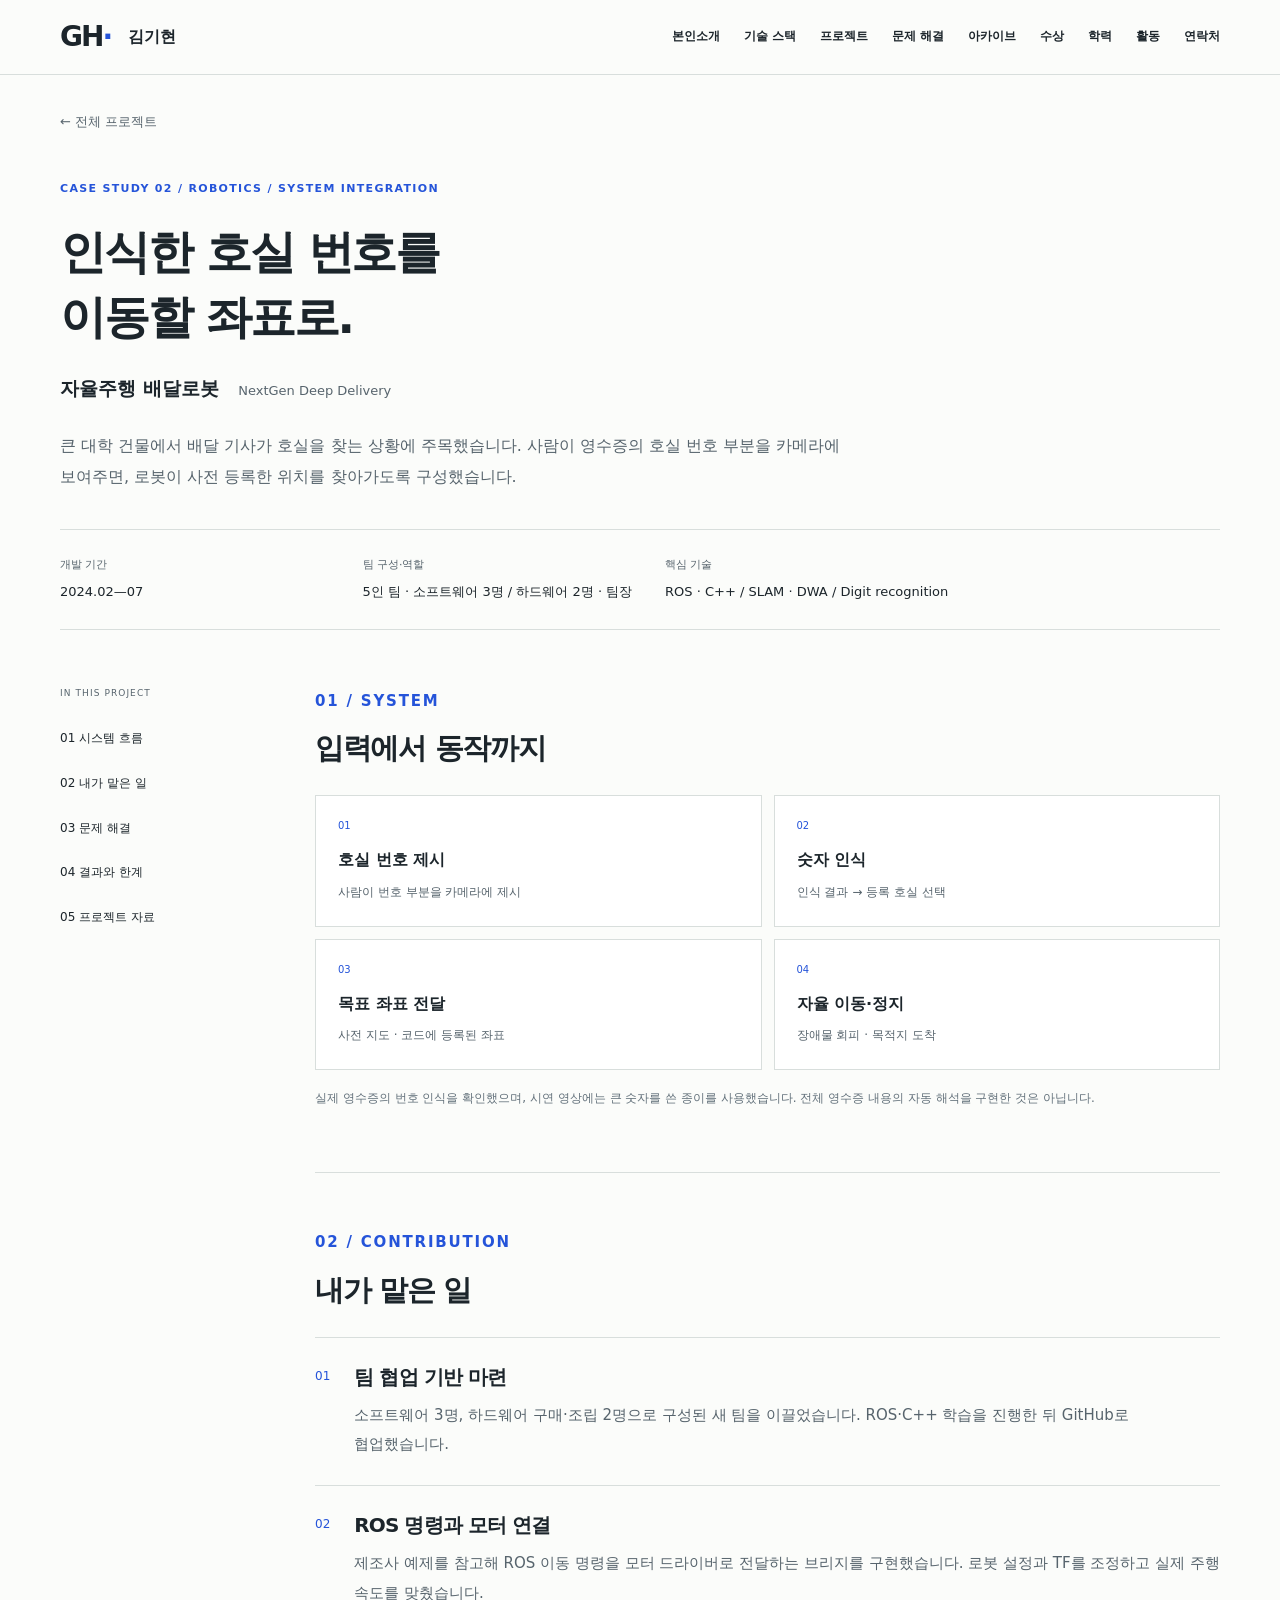
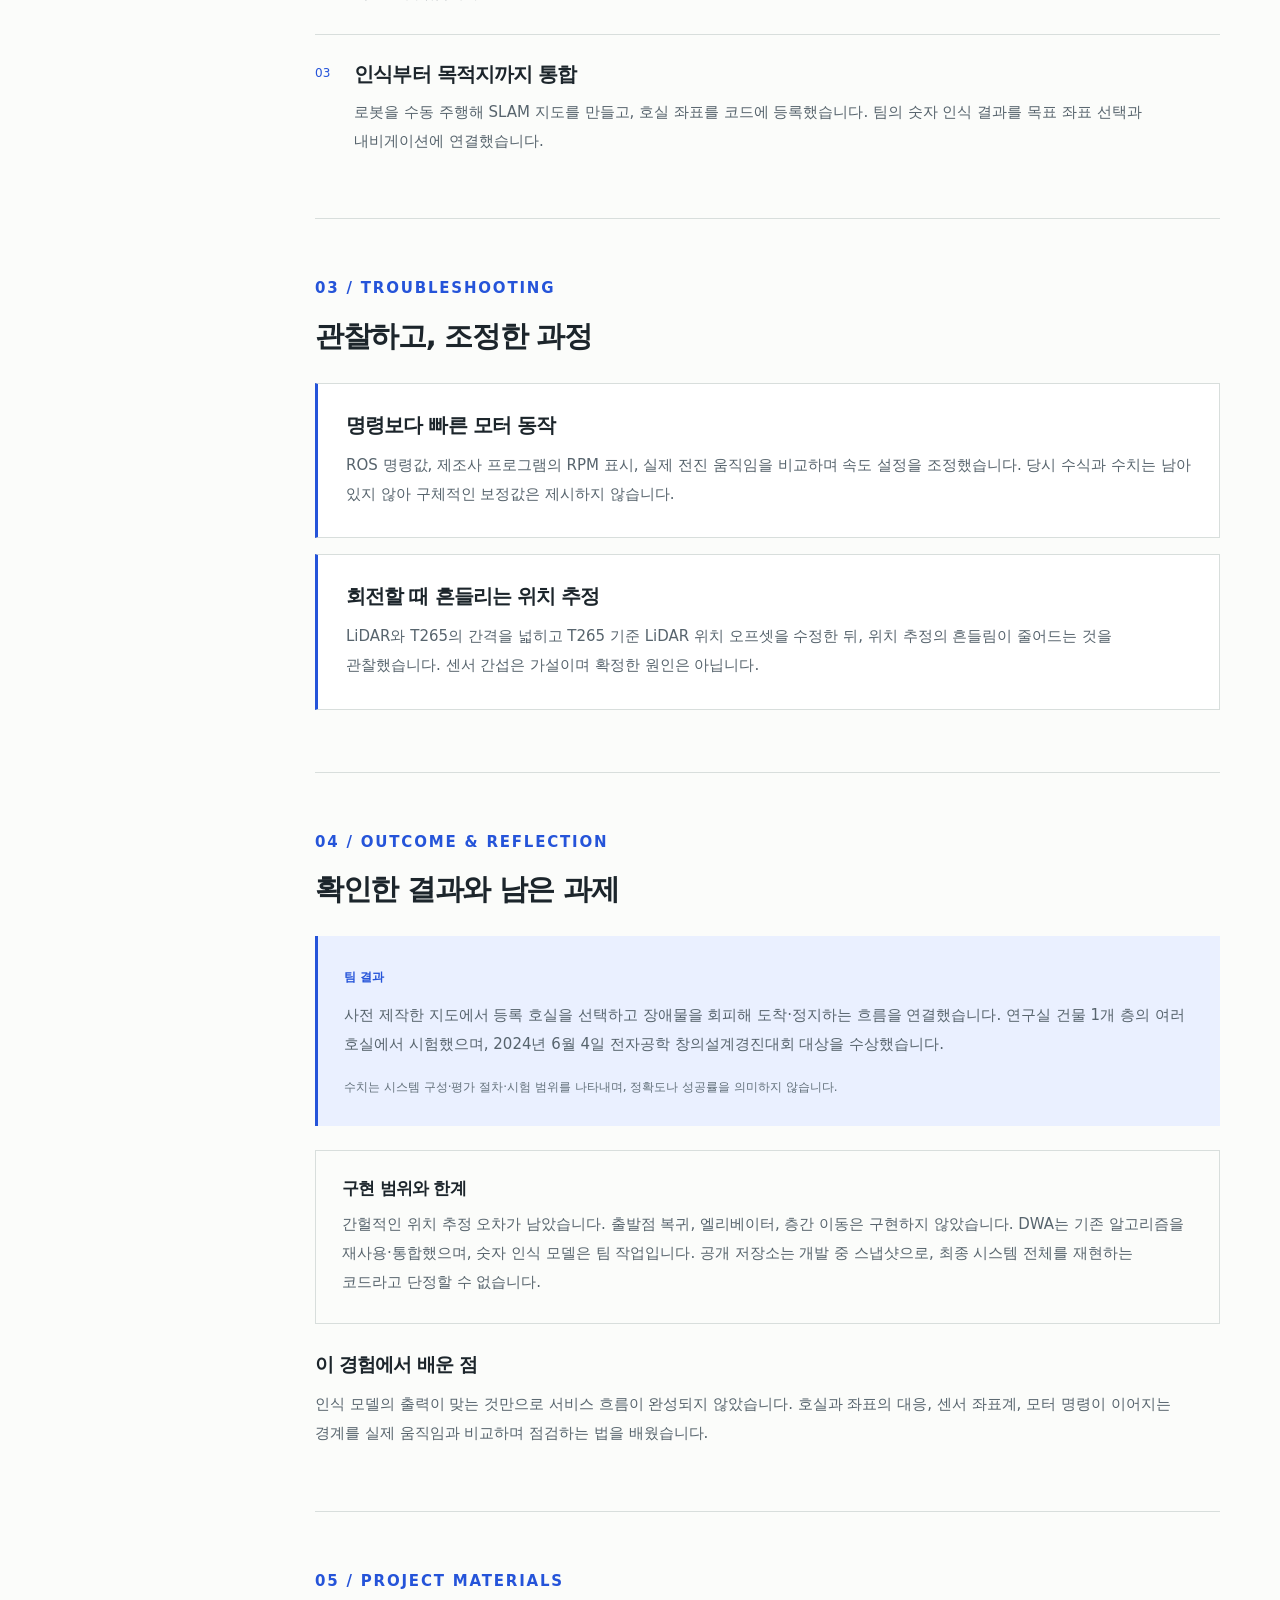
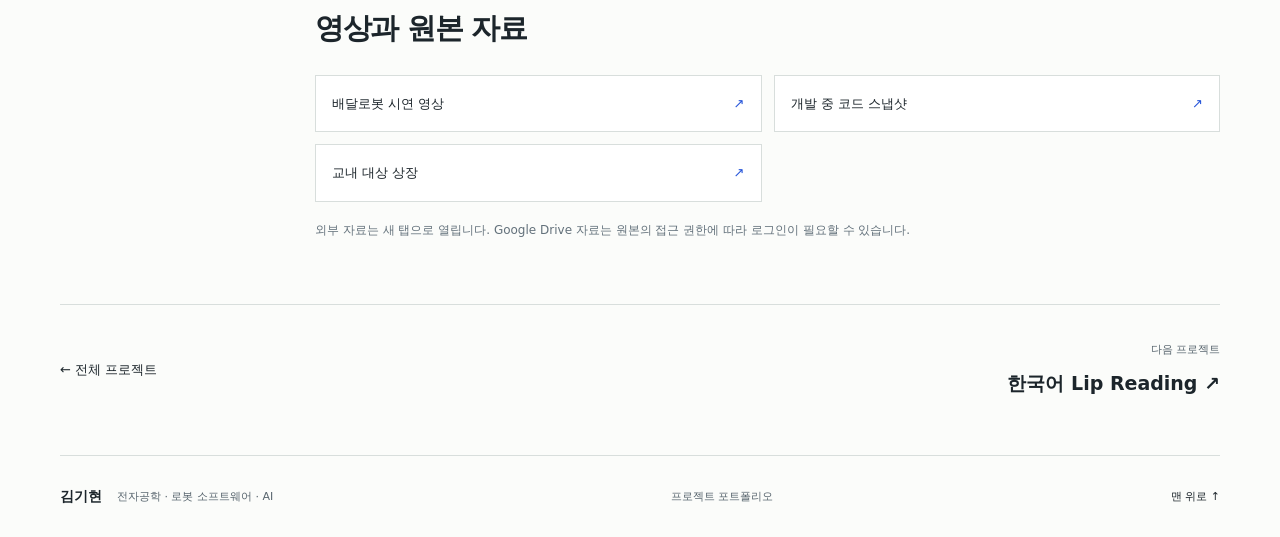
==== delivery.html @ 792b13bc "Publish robotics and AI portfolio on GitHub Pages" ====
<!doctype html>
<html lang="ko"><head><meta charset="utf-8"><meta name="viewport" content="width=device-width,initial-scale=1">
<title>자율주행 배달로봇 | 김기현</title><meta name="description" content="김기현의 전자공학 배경과 로봇 소프트웨어·AI 프로젝트. 기술 스택, 프로젝트, 문제 해결, 수상, 학력과 활동을 소개합니다."><meta name="robots" content="noindex,nofollow"><meta name="theme-color" content="#fbfcfa"><link rel="icon" href="assets/favicon.svg" type="image/svg+xml"><link rel="stylesheet" href="style.css"><link rel="stylesheet" href="portfolio.css"></head>
<body><a class="skip" href="#main">본문으로 건너뛰기</a><header><nav class="nav wrap" aria-label="주 메뉴"><a class="brand" href="index.html" aria-label="김기현 포트폴리오 홈"><span class="monogram">GH<span>·</span></span><span>김기현</span></a><div class="desktop-sections"><a href="index.html#about">본인소개</a><a href="index.html#stack">기술 스택</a><a href="index.html#projects">프로젝트</a><a href="index.html#problem-solving">문제 해결</a><a href="index.html#archive">아카이브</a><a href="index.html#awards">수상</a><a href="index.html#education">학력</a><a href="index.html#activities">활동</a><a href="index.html#contact">연락처</a></div><details class="mobile-menu"><summary>섹션 메뉴 <span aria-hidden="true">☰</span></summary><div class="mobile-sections"><a href="index.html#about">본인소개</a><a href="index.html#stack">기술 스택</a><a href="index.html#projects">프로젝트</a><a href="index.html#problem-solving">문제 해결</a><a href="index.html#archive">아카이브</a><a href="index.html#awards">수상</a><a href="index.html#education">학력</a><a href="index.html#activities">활동</a><a href="index.html#contact">연락처</a></div></details></nav></header>
<main id="main"><div class="wrap"><a class="back" href="index.html#projects">← 전체 프로젝트</a><section class="case-hero"><p class="eyebrow">CASE STUDY 02 / ROBOTICS / SYSTEM INTEGRATION</p><h1>인식한 호실 번호를<br>이동할 좌표로.</h1><p class="case-name">자율주행 배달로봇 <span>NextGen Deep Delivery</span></p><p class="lead">큰 대학 건물에서 배달 기사가 호실을 찾는 상황에 주목했습니다. 사람이 영수증의 호실 번호 부분을 카메라에 보여주면, 로봇이 사전 등록한 위치를 찾아가도록 구성했습니다.</p><dl class="case-facts"><div><dt>개발 기간</dt><dd>2024.02—07</dd></div><div><dt>팀 구성·역할</dt><dd>5인 팀 · 소프트웨어 3명 / 하드웨어 2명 · 팀장</dd></div><div><dt>핵심 기술</dt><dd>ROS · C++ / SLAM · DWA / Digit recognition</dd></div></dl></section><div class="case-layout"><aside class="case-nav" aria-label="사례 목차"><span>IN THIS PROJECT</span><a href="#system">01 시스템 흐름</a><a href="#contribution">02 내가 맡은 일</a><a href="#troubleshooting">03 문제 해결</a><a href="#result">04 결과와 한계</a><a href="#sources">05 프로젝트 자료</a></aside><div class="case-body"><section id="system"><p class="eyebrow">01 / SYSTEM</p><h2>입력에서 동작까지</h2><ol class="pipeline"><li><span class="step">01</span><strong>호실 번호 제시</strong><span>사람이 번호 부분을 카메라에 제시</span></li><li><span class="step">02</span><strong>숫자 인식</strong><span>인식 결과 → 등록 호실 선택</span></li><li><span class="step">03</span><strong>목표 좌표 전달</strong><span>사전 지도 · 코드에 등록된 좌표</span></li><li><span class="step">04</span><strong>자율 이동·정지</strong><span>장애물 회피 · 목적지 도착</span></li></ol><p class="note">실제 영수증의 번호 인식을 확인했으며, 시연 영상에는 큰 숫자를 쓴 종이를 사용했습니다. 전체 영수증 내용의 자동 해석을 구현한 것은 아닙니다.</p></section><section id="contribution"><p class="eyebrow">02 / CONTRIBUTION</p><h2>내가 맡은 일</h2><article class="contribution"><span>01</span><div><h3>팀 협업 기반 마련</h3><p>소프트웨어 3명, 하드웨어 구매·조립 2명으로 구성된 새 팀을 이끌었습니다. ROS·C++ 학습을 진행한 뒤 GitHub로 협업했습니다.</p></div></article><article class="contribution"><span>02</span><div><h3>ROS 명령과 모터 연결</h3><p>제조사 예제를 참고해 ROS 이동 명령을 모터 드라이버로 전달하는 브리지를 구현했습니다. 로봇 설정과 TF를 조정하고 실제 주행 속도를 맞췄습니다.</p></div></article><article class="contribution"><span>03</span><div><h3>인식부터 목적지까지 통합</h3><p>로봇을 수동 주행해 SLAM 지도를 만들고, 호실 좌표를 코드에 등록했습니다. 팀의 숫자 인식 결과를 목표 좌표 선택과 내비게이션에 연결했습니다.</p></div></article></section><section id="troubleshooting"><p class="eyebrow">03 / TROUBLESHOOTING</p><h2>관찰하고, 조정한 과정</h2><div class="problems"><article class="problem"><h3>명령보다 빠른 모터 동작</h3><p>ROS 명령값, 제조사 프로그램의 RPM 표시, 실제 전진 움직임을 비교하며 속도 설정을 조정했습니다. 당시 수식과 수치는 남아 있지 않아 구체적인 보정값은 제시하지 않습니다.</p></article><article class="problem"><h3>회전할 때 흔들리는 위치 추정</h3><p>LiDAR와 T265의 간격을 넓히고 T265 기준 LiDAR 위치 오프셋을 수정한 뒤, 위치 추정의 흔들림이 줄어드는 것을 관찰했습니다. 센서 간섭은 가설이며 확정한 원인은 아닙니다.</p></article></div></section><section id="result"><p class="eyebrow">04 / OUTCOME & REFLECTION</p><h2>확인한 결과와 남은 과제</h2><div class="result-box"><span class="label">팀 결과</span><p>사전 제작한 지도에서 등록 호실을 선택하고 장애물을 회피해 도착·정지하는 흐름을 연결했습니다. 연구실 건물 1개 층의 여러 호실에서 시험했으며, 2024년 6월 4일 전자공학 창의설계경진대회 대상을 수상했습니다.</p><p class="note">수치는 시스템 구성·평가 절차·시험 범위를 나타내며, 정확도나 성공률을 의미하지 않습니다.</p></div><div class="limit-box"><h3>구현 범위와 한계</h3><p>간헐적인 위치 추정 오차가 남았습니다. 출발점 복귀, 엘리베이터, 층간 이동은 구현하지 않았습니다. DWA는 기존 알고리즘을 재사용·통합했으며, 숫자 인식 모델은 팀 작업입니다. 공개 저장소는 개발 중 스냅샷으로, 최종 시스템 전체를 재현하는 코드라고 단정할 수 없습니다.</p></div><h3 class="learning-title">이 경험에서 배운 점</h3><p>인식 모델의 출력이 맞는 것만으로 서비스 흐름이 완성되지 않았습니다. 호실과 좌표의 대응, 센서 좌표계, 모터 명령이 이어지는 경계를 실제 움직임과 비교하며 점검하는 법을 배웠습니다.</p></section><section id="sources"><p class="eyebrow">05 / PROJECT MATERIALS</p><h2>영상과 원본 자료</h2><div class="source-list"><a href="https://drive.google.com/file/d/1HZolUAaln2rXdgUiYcigGKt0FQL5ZPFa/view" target="_blank" rel="noopener noreferrer">배달로봇 시연 영상 <span aria-hidden="true">↗</span><span class="sr-only"> (새 탭)</span></a><a href="https://github.com/gyun2/Delivery-bot-KMU" target="_blank" rel="noopener noreferrer">개발 중 코드 스냅샷 <span aria-hidden="true">↗</span><span class="sr-only"> (새 탭)</span></a><a href="https://drive.google.com/file/d/1Duw4wJJ3mzkNzjwhGMK3BQMXBkO90HCI/view" target="_blank" rel="noopener noreferrer">교내 대상 상장 <span aria-hidden="true">↗</span><span class="sr-only"> (새 탭)</span></a></div><p class="note">외부 자료는 새 탭으로 열립니다. Google Drive 자료는 원본의 접근 권한에 따라 로그인이 필요할 수 있습니다.</p></section></div></div><div class="next-project"><a href="index.html#projects">← 전체 프로젝트</a><a href="lipreading.html"><span>다음 프로젝트</span><strong>한국어 Lip Reading ↗</strong></a></div></div></main><footer class="wrap"><div><strong>김기현</strong><span>전자공학 · 로봇 소프트웨어 · AI</span></div><p>프로젝트 포트폴리오</p><a href="#main">맨 위로 ↑</a></footer><script src="navigation.js" defer></script></body></html>
---- style.css ----
@charset "UTF-8";
:root{--bg:#f5f6f2;--paper:#fff;--ink:#1c252b;--muted:#57646d;--line:#d8dedc;--accent:#2554d9;--tint:#eaf0ff}*{box-sizing:border-box}html{scroll-behavior:smooth;scroll-padding-top:100px}body{margin:0;background:var(--bg);color:var(--ink);font-family:"Pretendard","Noto Sans KR","Malgun Gothic",system-ui,sans-serif;font-size:16px;line-height:1.8;word-break:keep-all;overflow-wrap:break-word}a{color:inherit;text-decoration:none}a:hover{color:var(--accent)}a:focus-visible{outline:3px solid var(--accent);outline-offset:5px;border-radius:2px}img{max-width:100%;height:auto;display:block}h1,h2,h3,p,figure{margin:0}h1,h2,h3{line-height:1.35;letter-spacing:-.045em}h2{font-size:30px}h3{font-size:20px}p{color:var(--muted)}.wrap{width:min(1240px,calc(100% - 96px));margin-inline:auto}.sr-only{position:absolute;width:1px;height:1px;overflow:hidden;clip:rect(0,0,0,0);white-space:nowrap}.skip{position:fixed;top:-100px;left:20px;z-index:100;background:var(--ink);color:#fff;padding:12px}.skip:focus{top:12px}header{position:sticky;top:0;background:rgba(245,246,242,.97);z-index:10;border-bottom:1px solid var(--line)}.nav{height:82px;display:flex;align-items:center;justify-content:space-between}.brand{display:flex;align-items:center;gap:17px;font-weight:700;font-size:16px}.monogram{font:800 28px/1 system-ui,sans-serif;letter-spacing:-2px}.monogram span{color:var(--accent)}.nav-links{display:flex;gap:30px;font-size:14px;font-weight:600}.hero{padding-block:92px 100px;display:grid;grid-template-columns:1.1fr 1fr;gap:65px;align-items:center}.eyebrow{font:600 11px/1.5 system-ui,sans-serif;letter-spacing:.12em;color:var(--accent);margin-bottom:23px}.dot{display:inline-block;width:7px;height:7px;border-radius:50%;background:var(--accent);vertical-align:1px;margin-right:7px}.hero h1{font-size:clamp(35px,3.15vw,47px);line-height:1.45;letter-spacing:-.065em}.hero h1 span{color:var(--accent)}.lead{font-size:17px;line-height:1.95;max-width:650px;margin-top:25px}.button{display:inline-flex;gap:44px;align-items:center;color:white;background:var(--accent);font-size:14px;font-weight:600;padding:13px 23px;margin-top:30px;border:1px solid var(--accent)}.button:hover{background:var(--ink);color:white;border-color:var(--ink)}.hero-caption{font-size:12px;color:var(--muted);margin-top:24px}.hero-caption span{padding-inline:10px;color:#a1abae}.hero-evidence{background:white;border:1px solid var(--line);box-shadow:18px 18px 0 #e5e9e6;transform:rotate(-1deg)}.figure-top{display:flex;justify-content:space-between;padding:17px 20px;font:600 10px/1.4 system-ui,sans-serif;letter-spacing:.07em}.status{color:var(--accent);font-family:inherit}.hero-evidence img{width:100%;border-block:1px solid var(--line)}.hero-evidence figcaption{padding:22px 23px}.hero-evidence figcaption strong{font-size:17px;display:block;letter-spacing:-.04em}.hero-evidence figcaption span{display:block;font-size:11px;color:var(--muted);margin-top:6px}.figure-foot{padding:16px 20px;border-top:1px solid var(--line);display:flex;align-items:center;justify-content:space-between;font:500 9px/1.5 system-ui,sans-serif;letter-spacing:.04em;color:var(--muted)}.figure-foot i{color:var(--accent);font-size:16px}.section{padding-block:58px 100px;border-top:1px solid var(--line)}.section-heading{display:flex;align-items:flex-end;justify-content:space-between;gap:30px;margin-bottom:38px}.section-heading .eyebrow{margin-bottom:14px}.section-heading>p{font-size:13px;line-height:1.8}.project-grid{display:grid;grid-template-columns:repeat(3,1fr);gap:24px}.project-card{background:var(--paper);border:1px solid var(--line);display:flex;flex-direction:column;transition:border-color .18s,transform .18s}.project-card:hover{border-color:#9aaee9;transform:translateY(-3px)}.card-image{aspect-ratio:1.6;display:block;position:relative;overflow:hidden;background:#e9eeea;border-bottom:1px solid var(--line)}.card-image img{width:100%;height:100%;object-fit:cover}.visual-label{position:absolute;bottom:10px;left:12px;background:#fff;padding:3px 8px;font-size:10px;color:var(--ink);border:1px solid var(--line)}.card-content{padding:25px;display:flex;flex:1;flex-direction:column}.meta{display:flex;justify-content:space-between;font:500 10px/1.5 system-ui,sans-serif;letter-spacing:.035em;color:var(--muted);margin-bottom:16px}.meta>span{color:var(--accent)}.card-content h3{font-size:23px;margin-bottom:14px}.card-content>p{font-size:14px;line-height:1.9;min-height:80px}.tags{list-style:none;padding:0;margin:19px 0 23px;display:flex;flex-wrap:wrap;gap:6px}.tags li{font-size:10px;line-height:1.5;padding:5px 7px;background:#f1f3f4;color:#485660}.card-facts{margin:0 0 24px;padding-top:18px;border-top:1px solid var(--line);font-size:12px}.card-facts div{display:grid;grid-template-columns:26px 1fr;gap:9px;margin-bottom:10px}.card-facts dt{color:var(--accent);font-weight:600}.card-facts dd{margin:0;color:var(--muted);line-height:1.75}.text-link{font-size:13px;font-weight:700;margin-top:auto;display:flex;justify-content:space-between}.text-link span{color:var(--accent)}.route-visual,.model-visual{height:100%;position:relative;background-color:#edf1f7;background-image:linear-gradient(#dbe3ed 1px,transparent 1px),linear-gradient(90deg,#dbe3ed 1px,transparent 1px);background-size:25px 25px}.room{position:absolute;left:24px;top:35px;background:white;border:1px solid #aabbd5;padding:10px 13px;font-size:13px;z-index:1}.destination{left:auto;right:24px;top:105px;background:var(--accent);color:white;border-color:var(--accent)}.route-line{position:absolute;top:60px;left:30%;width:42%;height:65px;border-right:2px dashed var(--accent);border-top:2px dashed var(--accent);border-radius:0 20px 0 0}.route-dot{position:absolute;left:25%;top:56px;background:var(--accent);width:9px;height:9px;border-radius:50%}.route-visual small,.model-visual small{position:absolute;top:15px;right:15px;font:500 8px/1.5 system-ui,sans-serif;letter-spacing:.1em;color:#516584}.model-visual{background:#e9edf8;display:flex;flex-direction:column;align-items:center;justify-content:center;gap:10px}.frames{display:flex;gap:7px;transform:skewY(-4deg)}.frames i{display:block;width:39px;height:30px;border:1px solid #7a92ce;background:linear-gradient(160deg,#fff,#c9d4ee)}.model-visual>span{font:600 8px/1.5 system-ui,sans-serif;letter-spacing:.15em;color:#6178a5}.model-visual b{font-size:22px;letter-spacing:.08em}.model-visual em{font-style:normal;color:var(--accent);padding:0 16px}.approach{background:#e9ede8;border-block:1px solid var(--line);padding:75px 0}.approach-inner{display:grid;grid-template-columns:1fr 1.2fr;gap:100px}.approach h2{font-size:34px;line-height:1.5}.approach-inner>div>p:last-child{font-size:14px;margin-top:20px}.principles{padding:0;margin:0;list-style:none}.principles li{display:flex;gap:28px;padding:23px 0;border-bottom:1px solid #ccd4ce}.principles li:first-child{padding-top:0}.principles li:last-child{border-bottom:0}.principles li>span{font:500 12px/2 system-ui,sans-serif;color:var(--accent)}.principles h3{font-size:19px}.principles p{font-size:14px;line-height:1.9;margin-top:8px}.closing{padding-block:90px}.closing h2{font-size:34px;line-height:1.5}.closing p:not(.eyebrow){margin-block:20px;font-size:15px}.closing>a{font-size:14px;color:var(--accent);font-weight:600}footer{padding-block:28px;border-top:1px solid var(--line);display:flex;align-items:center;justify-content:space-between;font-size:11px;gap:20px}footer>div{display:flex;gap:15px;align-items:center}footer strong{font-size:14px}footer span{color:var(--muted)}.back{display:inline-block;font-size:13px;color:var(--muted);margin-top:35px}.case-hero{padding:45px 0 45px}.case-hero h1{font-size:46px;line-height:1.4}.case-name{font-size:19px;font-weight:700;color:var(--ink);margin-top:22px}.case-name span{font-size:13px;font-weight:400;color:var(--muted);margin-left:13px}.case-hero .lead{max-width:800px;font-size:16px}.case-facts{display:grid;grid-template-columns:1fr 1fr 2fr;gap:25px;border-block:1px solid var(--line);padding:25px 0;margin:36px 0 0}.case-facts dt{font-size:11px;color:var(--muted);margin-bottom:6px}.case-facts dd{font-size:13px;margin:0}.case-layout{display:grid;grid-template-columns:185px minmax(0,1fr);gap:70px;padding-top:12px}.case-nav{display:flex;flex-direction:column;gap:15px;align-self:start;position:sticky;top:120px;font-size:12px}.case-nav>span{font:500 9px/1.5 system-ui,sans-serif;color:var(--muted);letter-spacing:.12em;margin-bottom:9px}.case-nav a{padding:4px 0}.case-body{min-width:0}.case-body section{padding-bottom:62px;margin-bottom:55px;border-bottom:1px solid var(--line);scroll-margin-top:110px}.case-body section:last-child{border-bottom:0;margin-bottom:0}.case-body .eyebrow{margin-bottom:13px}.case-body h2{font-size:29px;margin-bottom:27px}.case-body p{font-size:15px;line-height:1.95}.pipeline{list-style:none;padding:0;margin:0;display:grid;grid-template-columns:repeat(2,1fr);gap:12px}.pipeline li{padding:22px;background:#fff;border:1px solid var(--line);display:flex;flex-direction:column;position:relative}.pipeline .step{font:500 10px/1.5 system-ui,sans-serif;color:var(--accent);margin-bottom:13px}.pipeline strong{font-size:16px}.pipeline li>span:last-child{font-size:12px;color:var(--muted);margin-top:7px}.case-body .note{font-size:12px;margin-top:17px;color:#63717b}.evidence-large{margin-top:30px;background:#fff;border:1px solid var(--line)}.evidence-large img{width:100%}.evidence-large figcaption{font-size:11px;color:var(--muted);padding:15px 18px}.contribution{display:flex;gap:24px;border-top:1px solid var(--line);padding:26px 0}.contribution:last-child{padding-bottom:0}.contribution>span{font:500 12px/2 system-ui,sans-serif;color:var(--accent)}.contribution h3{margin-bottom:10px;font-size:20px}.problems{display:grid;gap:16px}.problem{padding:28px;background:#fff;border:1px solid var(--line);border-left:3px solid var(--accent)}.problem h3{font-size:20px;margin-bottom:12px}.result-box{padding:26px;background:var(--tint);border-left:3px solid var(--accent)}.label{font-size:12px;color:var(--accent);font-weight:700}.result-box p{margin-top:10px}.limit-box{margin-top:24px;padding:26px;border:1px solid var(--line)}.limit-box h3{font-size:17px;margin-bottom:10px}.learning-title{font-size:19px;margin:28px 0 12px}.source-list{display:grid;grid-template-columns:1fr 1fr;gap:12px}.source-list>a{background:white;border:1px solid var(--line);padding:16px;font-size:13px;display:flex;justify-content:space-between;gap:12px}.source-list>a:hover{border-color:var(--accent)}.source-list>a>span:first-child{color:var(--accent)}.next-project{border-top:1px solid var(--line);padding:35px 0 55px;display:flex;align-items:center;justify-content:space-between;gap:25px}.next-project>a:first-child{font-size:13px}.next-project>a:last-child{text-align:right}.next-project span{display:block;font-size:11px;color:var(--muted);margin-bottom:6px}.next-project strong{font-size:19px}
@media(min-width:1600px){.hero{padding-block:115px}.hero h1{font-size:49px}}
@media(max-width:1050px){.wrap{width:calc(100% - 56px)}.hero{gap:35px;padding-block:65px}.hero h1{font-size:36px}.lead{font-size:15px}.project-grid{gap:15px}.card-content{padding:20px}.card-content h3{font-size:21px}.meta{font-size:9px}.approach-inner{gap:50px}.case-layout{gap:35px;grid-template-columns:150px minmax(0,1fr)}.section-heading>p{max-width:210px}.route-visual .room{left:16px;font-size:11px}.route-visual .destination{left:auto;right:16px;top:90px}.route-line{height:50px}.case-hero h1{font-size:41px}}
@media(max-width:760px){.wrap{width:calc(100% - 40px)}.nav{height:68px}.brand{gap:9px;font-size:14px}.monogram{font-size:24px}.nav-links{gap:18px;font-size:12px}.hero{grid-template-columns:1fr;gap:45px;padding-block:50px 65px}.hero h1{font-size:36px}.hero .lead{font-size:15px;max-width:540px}.hero-evidence{max-width:550px;width:calc(100% - 12px);box-shadow:10px 10px 0 #e5e9e6;transform:none}.hero-caption{font-size:11px}.eyebrow{font-size:10px;margin-bottom:17px}.section{padding-block:43px 60px}.section-heading{display:block;margin-bottom:28px}.section-heading h2{font-size:26px}.section-heading>p{max-width:100%;margin-top:15px;font-size:13px}.section-heading br{display:none}.project-grid{grid-template-columns:1fr;gap:26px}.card-content{padding:25px}.card-content>p{min-height:0}.card-content h3{font-size:24px}.meta{font-size:10px}.card-image{aspect-ratio:1.8}.route-visual .room{top:30%;left:9%;font-size:14px}.route-visual .destination{left:auto;right:9%;top:53%}.route-line{top:40%;height:26%}.route-dot{top:39%}.model-visual{gap:9px}.frames i{width:45px;height:35px}.model-visual b{font-size:26px}.approach{padding-block:50px}.approach-inner{grid-template-columns:1fr;gap:35px}.approach h2,.closing h2{font-size:29px}.principles li{gap:20px}.closing{padding-block:60px}.closing p:not(.eyebrow){font-size:14px}footer{flex-wrap:wrap;gap:10px;padding-block:24px}footer>div{width:100%}footer>p{flex:1}.case-hero{padding-block:30px}.case-hero h1{font-size:34px}.case-name{font-size:19px}.case-name span{display:block;margin:6px 0 0;font-size:12px}.case-hero .lead{font-size:15px;margin-top:18px}.case-facts{grid-template-columns:1fr 1fr;gap:18px;padding-block:20px;margin-top:25px}.case-facts div:last-child{grid-column:1/-1}.case-layout{display:block;padding-top:0}.case-nav{position:static;display:flex;flex-direction:row;flex-wrap:wrap;gap:9px 20px;border-bottom:1px solid var(--line);padding-bottom:25px;margin-bottom:35px;font-size:11px}.case-nav>span{width:100%;margin-bottom:2px}.case-body h2{font-size:25px;margin-bottom:23px}.case-body section{padding-bottom:35px;margin-bottom:35px}.pipeline{gap:10px}.pipeline li{padding:17px}.pipeline strong{font-size:15px}.pipeline li>span:last-child{font-size:11px}.case-body p{font-size:14px}.contribution{gap:16px;padding-block:22px}.contribution h3,.problem h3{font-size:18px}.problem{padding:22px}.result-box,.limit-box{padding:22px}.source-list{grid-template-columns:1fr}.next-project strong{font-size:15px}.next-project>a:first-child{font-size:12px}.next-project{padding-block:28px 38px}.back{margin-top:25px}}
@media(max-width:370px){.wrap{width:calc(100% - 32px)}.nav-links{gap:12px}.hero h1{font-size:31px}.case-hero h1{font-size:30px}.brand>span:last-child{font-size:12px}.pipeline{grid-template-columns:1fr}}
@media(prefers-reduced-motion:reduce){html{scroll-behavior:auto}*{transition:none!important;transform:none!important}}
@media print{body{background:#fff;color:#000;font-size:10pt}header,.skip,.back,.case-nav,.next-project,.button,.closing,footer>a{display:none}.wrap{width:100%}.hero{padding:10mm 0;gap:10mm}.hero h1{font-size:25pt}.hero-evidence{box-shadow:none;transform:none}.section{padding:8mm 0}.project-grid{gap:5mm}.card-content{padding:4mm}.card-content h3{font-size:14pt}.card-content>p,.card-facts,.case-body p{font-size:10pt}.approach{padding:7mm 0}.approach-inner{gap:10mm}.case-hero{padding:0 0 6mm}.case-hero h1{font-size:27pt}.case-layout{display:block}.case-body section{padding-bottom:6mm;margin-bottom:6mm}.case-body h2{font-size:18pt}.pipeline li,.problem,.contribution,.result-box,.limit-box,.project-card{break-inside:avoid}.evidence-large{max-width:150mm}.case-facts{margin-top:7mm}.source-list>a{font-size:9pt}footer{margin-top:5mm}.eyebrow{font-size:8pt}.hero-evidence img{print-color-adjust:exact}.card-image,.hero-evidence,.pipeline,.result-box{print-color-adjust:exact}.source-list{grid-template-columns:1fr 1fr}@page{margin:15mm}}
---- portfolio.css ----
/* Personal portfolio layout: nine-section information architecture. */
html{scroll-behavior:auto;scroll-padding-top:95px}.wrap{max-width:1160px}header{background:#fbfcfa}.nav{height:74px;gap:35px}.desktop-sections{display:flex;align-items:center;gap:24px;font-size:12px;font-weight:600;white-space:nowrap}.desktop-sections a{padding:10px 0}.mobile-menu{display:none}body{background:#fbfcfa}.profile-section{display:grid;grid-template-columns:1.35fr 1fr;column-gap:85px;row-gap:55px;padding-block:75px 65px;scroll-margin-top:0}.profile-intro{align-self:center}.profile-intro h1{font-size:43px;line-height:1.43;letter-spacing:-.055em}.profile-intro h1 span{color:var(--accent)}.profile-intro .lead{font-size:16px;margin-top:24px}.intro-secondary{font-size:14px;line-height:1.95;margin-top:16px}.intro-actions{display:flex;align-items:center;gap:25px;margin-top:26px}.intro-actions .button{margin-top:0;gap:30px;border-radius:5px}.intro-actions>a:last-child{font-size:13px;font-weight:600}.profile-card{border:1px solid var(--line);background:white;border-radius:12px;overflow:hidden;box-shadow:0 8px 26px #21344a08;align-self:center}.profile-signature{background:#edf2ff;padding:32px;display:flex;align-items:center;gap:25px;border-bottom:1px solid #dce3f4}.profile-signature>span{font:750 56px/1 system-ui,sans-serif;letter-spacing:-5px}.profile-signature>span>span{color:var(--accent)}.profile-signature>p{font-size:24px;color:var(--ink);font-weight:700;letter-spacing:-1px}.profile-signature small{display:block;font:600 8px/1.6 system-ui,sans-serif;letter-spacing:.07em;color:var(--accent);margin-top:10px}.profile-card dl{margin:0;padding:8px 28px}.profile-card dl>div{display:grid;grid-template-columns:85px 1fr;gap:15px;padding:16px 0;border-bottom:1px dashed var(--line);font-size:13px}.profile-card dt{color:#6f7b84;font-size:11px}.profile-card dd{margin:0}.profile-card dl>div:last-child{border-bottom:0}.profile-note{background:#f7f9fc;padding:16px 28px;font-size:11px;line-height:1.8}.profile-highlights{grid-column:1/-1;list-style:none;display:grid;grid-template-columns:repeat(3,1fr);padding:24px 0 0;margin:0;border-top:1px solid var(--line);gap:25px}.profile-highlights li{padding-right:25px;border-right:1px solid var(--line)}.profile-highlights li:last-child{border:0}.profile-highlights span{font:600 9px/1.5 system-ui,sans-serif;letter-spacing:.09em;color:var(--accent);display:block;margin-bottom:10px}.profile-highlights strong{display:block;font-size:17px;letter-spacing:-.04em}.profile-highlights p{font-size:11px;margin-top:5px}.portfolio-section{padding-block:65px;border-top:1px solid var(--line);scroll-margin-top:0}.portfolio-section .section-heading{margin-bottom:32px;align-items:flex-end}.portfolio-section h2{font-size:31px}.portfolio-section .section-heading>p{max-width:450px}.portfolio-section .eyebrow{margin-bottom:11px;font-size:10px}.section-note{font-size:12px;line-height:1.85;margin-top:22px}.stack-grid{display:grid;grid-template-columns:repeat(3,1fr);gap:18px}.stack-item{display:flex;gap:16px;padding:24px 20px;background:#fff;border:1px solid var(--line);border-radius:8px}.stack-index{color:var(--accent);font:500 11px/2 system-ui,sans-serif}.stack-category{font-size:11px;color:var(--muted);margin-bottom:9px}.stack-item h3{font-size:18px;letter-spacing:-.025em;margin-bottom:12px}.stack-item h3+p{font-size:12px;line-height:1.9}.stack-item a{display:inline-block;font-size:11px;color:var(--accent);margin-top:16px;font-weight:600}.featured-list{grid-template-columns:1fr;gap:24px}.featured-list .project-card{display:grid;grid-template-columns:0.85fr 1.15fr;overflow:hidden;border-radius:10px;box-shadow:0 3px 12px #152b3e04}.featured-list .project-card:hover{transform:none}.featured-list .card-image{height:100%;aspect-ratio:auto;min-height:310px;border-bottom:0;border-right:1px solid var(--line);align-self:stretch}.featured-list .card-image img{object-fit:contain;background:#e8ebe7}.featured-list .card-content{padding:30px 34px}.featured-list .card-content h3{font-size:27px;margin-bottom:12px}.featured-list .card-content>p{min-height:0;font-size:14px}.featured-list .tags{margin:17px 0}.featured-list .card-facts{margin-bottom:14px;padding-top:15px}.featured-list .meta{margin-bottom:12px}.featured-list .route-visual .room{top:30%;left:9%}.featured-list .route-visual .destination{top:57%;left:auto;right:9%}.featured-list .route-line{top:37%;height:27%;left:26%;width:43%}.featured-list .route-dot{top:36%}.featured-list .model-visual b{font-size:29px}.featured-list .model-visual .frames i{width:52px;height:42px}.debug-grid{display:grid;grid-template-columns:repeat(3,1fr);gap:20px}.debug-card{border:1px solid var(--line);border-radius:8px;padding:27px 24px;background:#fff;display:flex;flex-direction:column}.debug-card h3{font-size:20px;line-height:1.55;margin-bottom:20px}.debug-card dl{margin:0 0 20px}.debug-card dl>div{margin-bottom:19px}.debug-card dt{font-size:10px;font-weight:700;color:var(--accent);margin-bottom:5px}.debug-card dd{margin:0;font-size:13px;line-height:1.85;color:var(--muted)}.debug-card .text-link{font-size:12px}.archive-grid{display:grid;grid-template-columns:1fr 1fr 1.3fr;gap:28px}.archive-group{padding:25px;background:#f1f4f7;border-radius:8px}.archive-group h3{font-size:19px}.archive-group ul{list-style:none;margin:20px 0 0;padding:0}.archive-group li{padding:16px 0;border-top:1px solid #d7dfe5}.archive-group li a{font-size:13px;font-weight:600;display:flex;justify-content:space-between;gap:12px}.archive-group li p{font-size:11px;line-height:1.8;margin-top:6px}.award-list{border:1px solid var(--line);border-radius:8px;overflow:hidden}.award-list article{display:grid;grid-template-columns:70px 1fr auto;align-items:center;gap:28px;padding:27px 32px;background:#fff}.award-list article+article{border-top:1px solid var(--line)}.award-badge{display:flex;align-items:center;justify-content:center;width:64px;height:64px;background:#edf2ff;color:var(--accent);font-size:20px;font-weight:700;border-radius:50%}.record-date{font-size:11px;color:var(--muted);font-variant-numeric:tabular-nums}.award-list h3{font-size:21px;margin:5px 0 8px}.award-list h3+p{font-size:12px}.award-list a{font-size:12px;color:var(--accent)}.education-record{display:grid;grid-template-columns:1fr 1.5fr;gap:65px;background:#f1f4f7;padding:35px;border-radius:8px}.education-record h3{font-size:28px;margin:12px 0 7px}.education-record p{font-size:14px}.education-record .record-label{font-size:11px;color:var(--accent);font-weight:700;margin-bottom:12px}.education-record a{display:inline-block;color:var(--accent);font-size:12px;margin-top:15px}.activity-list{padding:0;margin:0;list-style:none}.activity-list li{display:grid;grid-template-columns:175px 1fr;gap:38px;padding:26px 0;border-top:1px solid var(--line)}.activity-list h3{font-size:21px;margin-bottom:12px}.activity-list p{font-size:14px;max-width:760px}.activity-list a{display:inline-block;font-size:12px;color:var(--accent);margin-top:14px}.contact-section{padding-bottom:75px}.contact-panel{display:flex;align-items:center;justify-content:space-between;gap:45px;background:#edf2ff;border:1px solid #d8e1fa;border-radius:10px;padding:38px}.contact-panel h3{font-size:25px}.contact-panel p{font-size:14px;margin-top:12px}.contact-panel>a{border-left:1px solid #cbd7f6;padding-left:40px;min-width:210px}.contact-panel>a>span:first-child{display:block;font:600 9px/1.5 system-ui,sans-serif;letter-spacing:.1em;color:var(--accent);margin-bottom:9px}.contact-panel strong{font-size:23px;color:var(--accent)}footer{background:transparent}.case-nav{top:110px}.case-body section{scroll-margin-top:100px}
@media(max-width:1100px){.desktop-sections{gap:16px;font-size:11px}.nav{gap:20px}.profile-section{gap:45px}.profile-intro h1{font-size:36px}.stack-grid{grid-template-columns:repeat(2,1fr)}.debug-card{padding:22px 19px}.archive-grid{gap:18px}.archive-group{padding:22px}.profile-highlights strong{font-size:15px}}
@media(max-width:850px){.nav{height:68px}.desktop-sections{display:none}.mobile-menu{display:block;position:relative}.mobile-menu summary{font-size:12px;font-weight:600;cursor:pointer;list-style:none;display:flex;gap:14px;padding:10px}.mobile-menu summary::-webkit-details-marker{display:none}.mobile-menu summary:focus-visible{outline:3px solid var(--accent);outline-offset:3px}.mobile-sections{position:absolute;top:49px;right:0;background:#fff;box-shadow:0 8px 25px #182a4026;border:1px solid var(--line);border-radius:8px;padding:15px;display:grid;grid-template-columns:1fr 1fr;gap:4px;width:285px}.mobile-sections a{font-size:13px;padding:9px 12px;border-radius:4px}.mobile-sections a:hover{background:var(--tint)}.profile-section{grid-template-columns:1fr 0.9fr;gap:30px;padding-top:50px}.profile-intro h1{font-size:31px}.profile-intro .lead{font-size:14px}.intro-secondary{font-size:12px}.profile-signature{padding:25px 20px;gap:18px}.profile-signature>span{font-size:45px}.profile-signature>p{font-size:22px}.profile-card dl{padding:8px 20px}.profile-card dl>div{grid-template-columns:65px 1fr;font-size:12px;gap:12px}.profile-note{padding:14px 20px;font-size:10px}.profile-highlights{gap:18px}.profile-highlights li{padding-right:18px}.featured-list .card-content{padding:25px}.featured-list .card-content h3{font-size:23px}.debug-grid{grid-template-columns:1fr}.debug-card dl{display:grid;grid-template-columns:1fr 1.4fr 1.4fr;gap:20px}.debug-card dl>div{margin-bottom:0}.debug-card .text-link{justify-content:flex-start;gap:18px}.archive-grid{grid-template-columns:1fr 1fr}.archive-group:last-child{grid-column:1/-1}.archive-group:last-child ul{display:grid;grid-template-columns:1fr 1fr;gap:0 25px}.contact-panel{gap:20px;padding:30px}.contact-panel>a{padding-left:25px;min-width:170px}}
@media(max-width:600px){.profile-section{grid-template-columns:1fr;gap:32px;padding-block:42px}.profile-intro h1{font-size:33px}.profile-intro .lead{font-size:15px}.intro-secondary{font-size:13px}.profile-signature{padding:23px 25px}.profile-card dl{padding:5px 25px}.profile-card dl>div{grid-template-columns:80px 1fr;font-size:13px;padding:12px 0}.profile-note{padding:14px 25px}.profile-note br{display:none}.profile-highlights{grid-template-columns:1fr;gap:17px;padding-top:25px}.profile-highlights li{border:0;border-bottom:1px solid var(--line);padding-bottom:17px}.profile-highlights li:last-child{padding-bottom:0}.profile-highlights span{margin-bottom:5px}.profile-highlights strong{font-size:17px}.profile-highlights p{font-size:12px}.portfolio-section{padding-block:42px}.portfolio-section h2{font-size:27px}.portfolio-section .section-heading{margin-bottom:25px}.portfolio-section .section-heading>p{font-size:13px}.stack-grid{grid-template-columns:1fr;gap:13px}.stack-item{padding:22px}.stack-item h3{font-size:18px}.stack-item h3+p{font-size:13px}.featured-list .project-card{display:flex}.featured-list .card-image{height:auto;min-height:0;aspect-ratio:1.5;border-right:0;border-bottom:1px solid var(--line)}.featured-list .card-content{padding:24px}.featured-list .card-content h3{font-size:24px}.featured-list .route-visual .room{top:30%}.featured-list .route-visual .destination{top:57%}.debug-card{padding:25px}.debug-card dl{display:block}.debug-card dl>div{margin-bottom:18px}.debug-card h3{font-size:20px}.archive-grid{grid-template-columns:1fr;gap:15px}.archive-group:last-child{grid-column:auto}.archive-group:last-child ul{display:block}.archive-group{padding:25px}.archive-group li a{font-size:14px}.award-list article{grid-template-columns:48px 1fr;gap:17px;padding:24px 20px}.award-badge{width:46px;height:46px;font-size:16px}.award-list h3{font-size:19px}.award-list a{grid-column:2}.education-record{grid-template-columns:1fr;gap:24px;padding:27px}.education-record h3{font-size:26px}.education-record>div+div{border-top:1px solid var(--line);padding-top:24px}.activity-list li{grid-template-columns:1fr;gap:12px;padding:25px 0}.activity-list h3{font-size:20px}.activity-list p{font-size:13px}.contact-panel{flex-direction:column;align-items:flex-start;padding:27px}.contact-panel h3{font-size:22px}.contact-panel p{font-size:13px}.contact-panel>a{border-left:0;border-top:1px solid #cbd7f6;padding:20px 0 0;width:100%}.contact-panel strong{font-size:23px}}
@media(max-width:360px){.profile-intro h1{font-size:29px}.profile-signature{gap:15px}.profile-signature small{font-size:7px}.profile-card dl>div{grid-template-columns:70px 1fr}.intro-actions{gap:20px}}
@media print{.profile-section{display:grid;grid-template-columns:1.2fr 1fr;gap:10mm;padding:0 0 8mm}.profile-intro h1{font-size:24pt}.profile-card{box-shadow:none}.profile-highlights{display:none}.portfolio-section{padding:7mm 0}.portfolio-section h2{font-size:19pt}.stack-grid{grid-template-columns:1fr 1fr}.stack-item,.debug-card,.award-list article,.education-record,.activity-list li{break-inside:avoid}.stack-item{padding:4mm}.featured-list .project-card{display:grid;grid-template-columns:1fr 1.2fr}.featured-list .card-image{min-height:0}.featured-list .card-content{padding:5mm}.debug-grid{grid-template-columns:1fr}.debug-card dl{display:grid;grid-template-columns:1fr 1.4fr 1.4fr}.archive-grid{grid-template-columns:1fr 1fr 1.3fr}.archive-group:last-child{grid-column:auto}.archive-group:last-child ul{display:block}.archive-group{padding:4mm}.contact-panel{padding:7mm}.contact-panel>a{min-width:35mm}.intro-actions,.mobile-menu{display:none}}

/* Original portrait, shown uncropped at its native 3:4 ratio. */
.profile-portrait{display:block;width:120px;height:auto;flex:none;border-radius:5px;border:1px solid #dce3f4;box-sizing:content-box}
@media(max-width:850px){.profile-portrait{width:96px}.profile-signature{gap:18px}}
@media(max-width:360px){.profile-portrait{width:85px}.profile-signature{padding-inline:20px;gap:14px}.profile-signature>p{font-size:20px}}

/* Verified undergraduate achievement highlights. */
.achievement-metrics{gap:18px;padding-top:28px}
.achievement-metrics li{padding:25px 28px;border:1px solid var(--line);border-radius:8px;background:#fff}
.achievement-metrics li:last-child{border:1px solid var(--line)}
.achievement-metrics .metric-value{display:flex;align-items:baseline;gap:9px;font-size:43px;line-height:1.15;letter-spacing:-.045em;color:var(--accent);font-variant-numeric:tabular-nums}
.metric-value small{font-size:17px;font-weight:500;letter-spacing:0;color:var(--muted)}
.achievement-metrics .metric-label{display:block;font-size:15px;font-weight:700;line-height:1.6;letter-spacing:-.02em;color:var(--ink);margin:15px 0 6px}
.achievement-metrics p{font-size:12px;line-height:1.8;margin:0}
@media(max-width:850px){.achievement-metrics li{padding:22px 20px}.achievement-metrics .metric-value{font-size:36px}.achievement-metrics .metric-label{font-size:14px}.achievement-metrics p{font-size:11px}}
@media(max-width:600px){.achievement-metrics{gap:12px}.achievement-metrics li,.achievement-metrics li:last-child{display:grid;grid-template-columns:108px 1fr;align-items:center;gap:16px;padding:21px}.achievement-metrics .metric-value{font-size:34px;gap:6px}.metric-value small{font-size:13px}.achievement-metrics .metric-label{margin:0 0 5px;font-size:14px}.achievement-metrics p{font-size:11px}}
@media(max-width:360px){.achievement-metrics li,.achievement-metrics li:last-child{grid-template-columns:94px 1fr;gap:12px;padding:18px 15px}.achievement-metrics .metric-value{font-size:30px}.achievement-metrics .metric-label{font-size:13px}}

/* Additional projects grouped by the confirmed stage of work. */
.secondary-projects{margin-top:50px;padding-top:38px;border-top:1px solid var(--line)}
.secondary-heading h3{font-size:24px;letter-spacing:-.04em;margin-bottom:10px}
.secondary-heading>p:last-child{font-size:13px}
.secondary-group{margin-top:30px}.secondary-group h4{font-size:15px;margin-bottom:15px}
.secondary-grid{display:grid;grid-template-columns:repeat(2,1fr);gap:16px}
.secondary-grid article{padding:23px 25px;border:1px solid var(--line);border-radius:8px;background:#fff}
.secondary-grid .project-context{font-size:11px;color:var(--accent);font-weight:600;margin-bottom:11px}
.secondary-grid h5{font-size:19px;line-height:1.5;letter-spacing:-.025em;margin:0 0 9px}
.secondary-grid h5+p{font-size:13px;color:var(--muted);line-height:1.8}
@media(max-width:600px){.secondary-projects{margin-top:35px;padding-top:30px}.secondary-heading h3{font-size:22px}.secondary-grid{grid-template-columns:1fr;gap:12px}.secondary-grid article{padding:22px}.secondary-grid h5{font-size:18px}}
@media print{.secondary-grid article{break-inside:avoid}}

.award-merit{font-size:14px;white-space:nowrap}@media(max-width:600px){.award-merit{font-size:10px}}

/* Reference-inspired category panels with evidence-based experience labels. */
.tech-panel>header{position:static;top:auto;z-index:auto;border:0;background:transparent}
.experience-legend{display:flex;flex-wrap:wrap;align-items:center;gap:12px 22px;margin:-4px 0 24px;padding:16px 20px;background:#f6f5f2;border:1px solid #e7e5e0;border-radius:12px}
.experience-legend>span{display:flex;align-items:center;gap:7px;font-size:11px;font-weight:600;white-space:nowrap}.experience-legend p{font-size:11px;line-height:1.7;margin:0;color:var(--muted)}
.experience-legend i,.experience-label i{width:5px;height:5px;border-radius:50%;background:var(--accent);display:inline-block;flex:none}
.tech-panels{display:grid;grid-template-columns:repeat(2,minmax(0,1fr));gap:22px}.tech-panel{border:1px solid #e2e3e6;border-radius:16px;background:#fff;padding:24px;display:flex;flex-direction:column;min-width:0}
.tech-panel>header{display:flex;align-items:center;gap:12px;margin-bottom:22px}.tech-category-mark{display:grid;place-items:center;width:43px;height:43px;background:#f7e9df;color:#8f5e3b;border-radius:11px;font-size:21px;font-weight:650}.tech-panel header p{margin:0 0 3px;font-size:9px;letter-spacing:.09em;text-transform:uppercase;color:var(--muted)}.tech-panel h3{margin:0;font-size:18px;letter-spacing:-.02em}
.tech-tiles{display:grid;grid-template-columns:repeat(4,minmax(0,1fr));gap:9px;padding:0;margin:0;list-style:none}.tech-tile{border:1px solid #e8e8ea;background:#f8f8f9;border-radius:11px;min-width:0;padding:18px 5px 13px;text-align:center;display:flex;flex-direction:column;align-items:center}.tech-tile img{height:35px;width:35px;object-fit:contain;display:block;margin-bottom:13px}.tech-tile h4{font-size:11px;line-height:1.5;margin:0 0 10px;letter-spacing:-.02em;white-space:nowrap}.experience-label{display:flex;align-items:center;justify-content:center;gap:4px;font-size:9px;color:#5e6771;line-height:1.4;white-space:nowrap}
.tech-context{margin-top:auto;padding-top:20px}.tech-context p{font-size:12px;line-height:1.85;margin:0 0 11px;color:var(--muted)}.tech-context a{font-size:11px;color:var(--accent);font-weight:600}.tech-context a:hover{text-decoration:underline}
@media(max-width:1050px){.tech-panels{gap:16px}.tech-panel{padding:19px}.tech-tiles{grid-template-columns:repeat(2,minmax(0,1fr))}.tech-tile{padding:17px 8px 13px}.tech-tile h4{font-size:12px}.experience-label{font-size:10px}}
@media(max-width:600px){.tech-panels{grid-template-columns:1fr;gap:18px}.tech-panel{padding:20px;border-radius:14px}.tech-panel>header{margin-bottom:18px}.tech-panel h3{font-size:18px}.tech-tiles{gap:10px}.tech-tile{padding:20px 8px 15px}.tech-tile img{height:35px;width:35px}.tech-tile h4{font-size:12px}.experience-legend{padding:15px;gap:10px 14px}.experience-legend>span{font-size:10px}.experience-legend p{font-size:11px}.tech-context{padding-top:18px}}
@media print{.tech-panel{break-inside:avoid}.tech-panels{grid-template-columns:1fr 1fr}.tech-tiles{grid-template-columns:repeat(4,minmax(0,1fr))}}

.contact-panel{flex-wrap:wrap}.contact-panel>div{flex:1 1 100%}.contact-email strong{overflow-wrap:anywhere;font-size:clamp(14px,2vw,20px)}
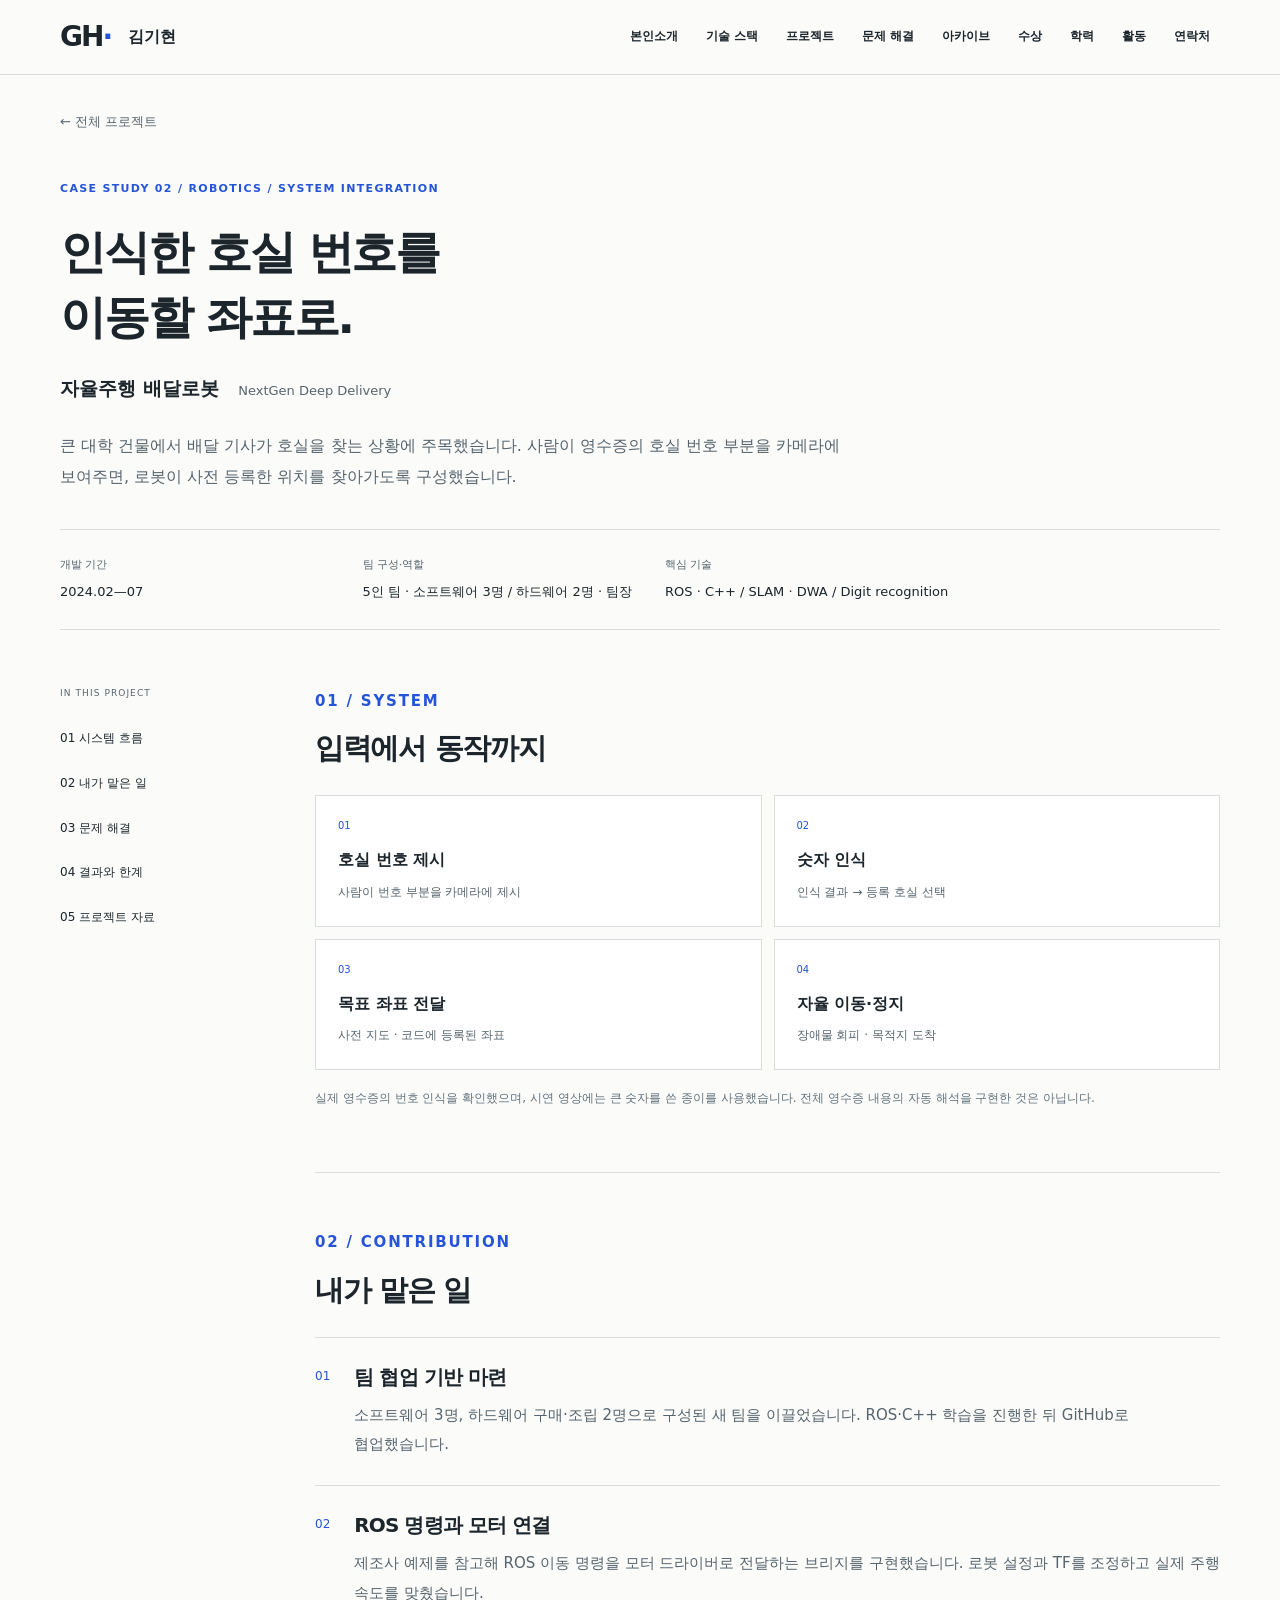
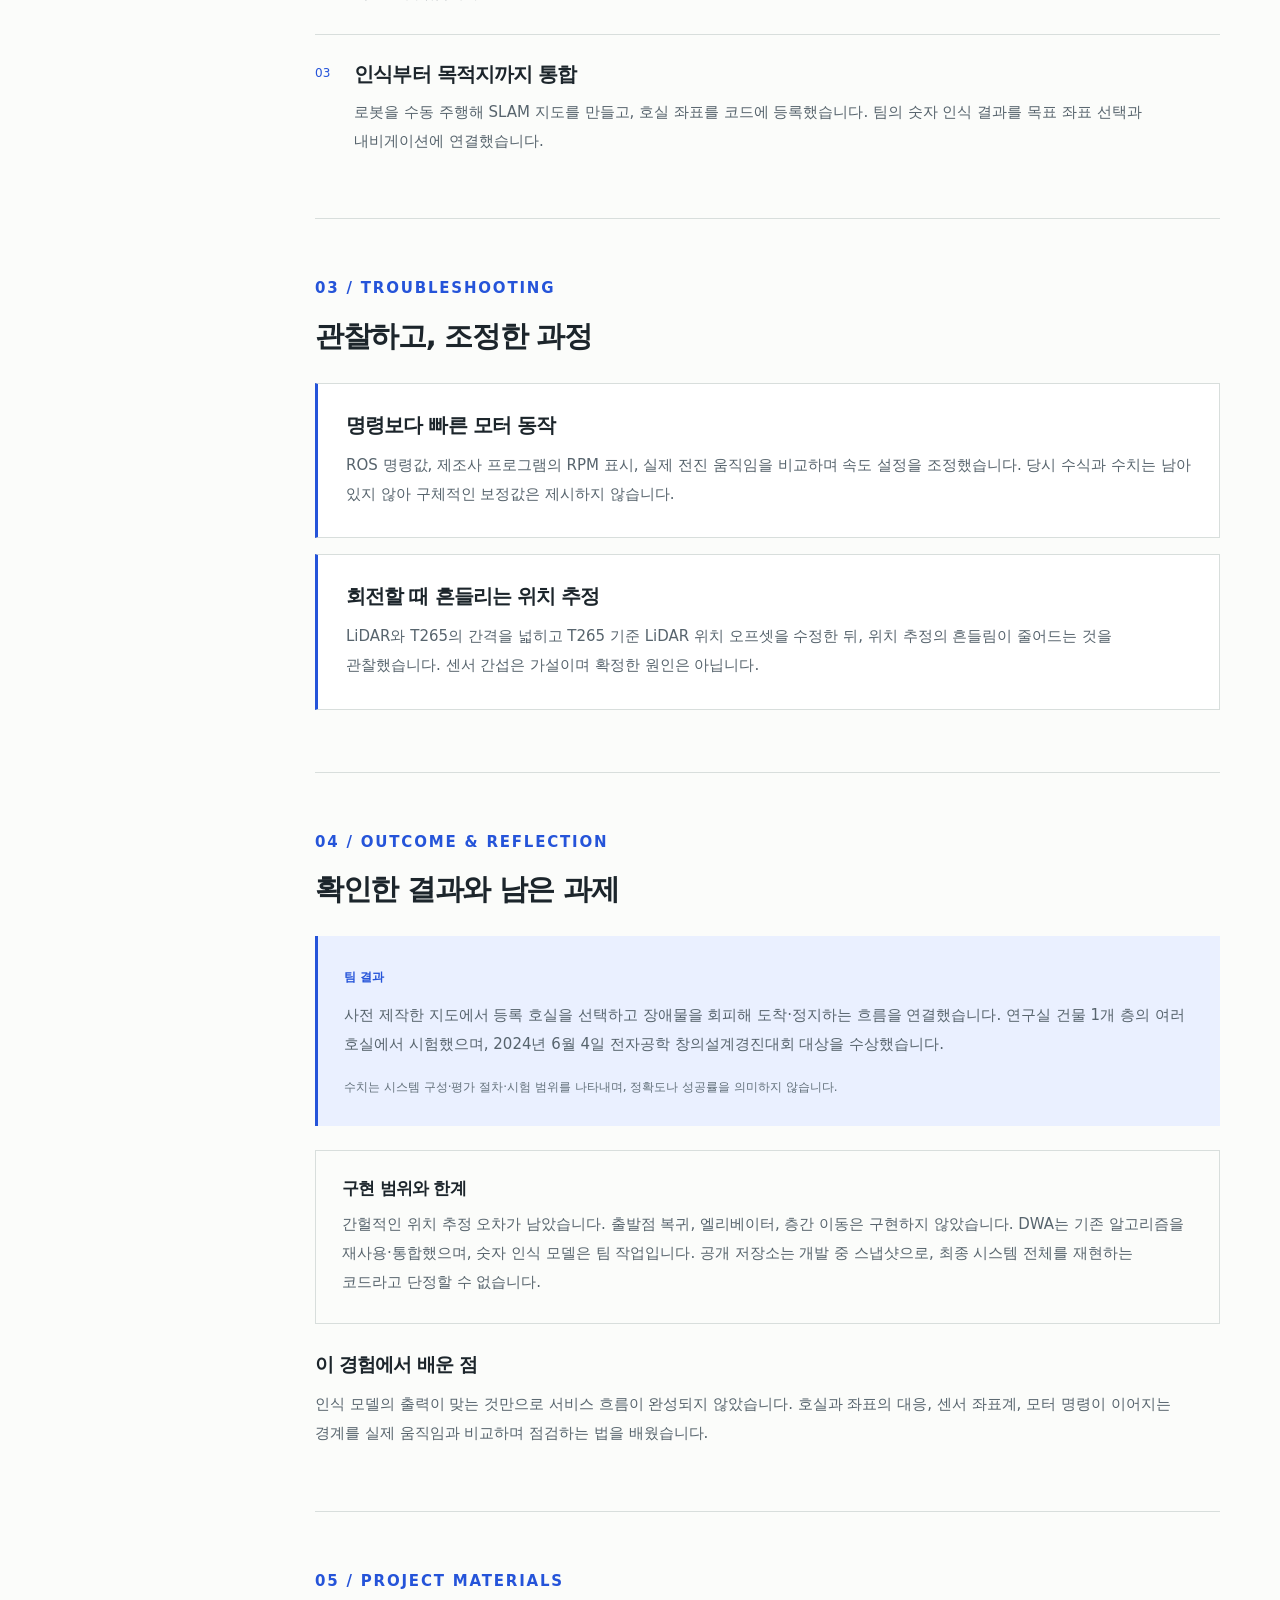
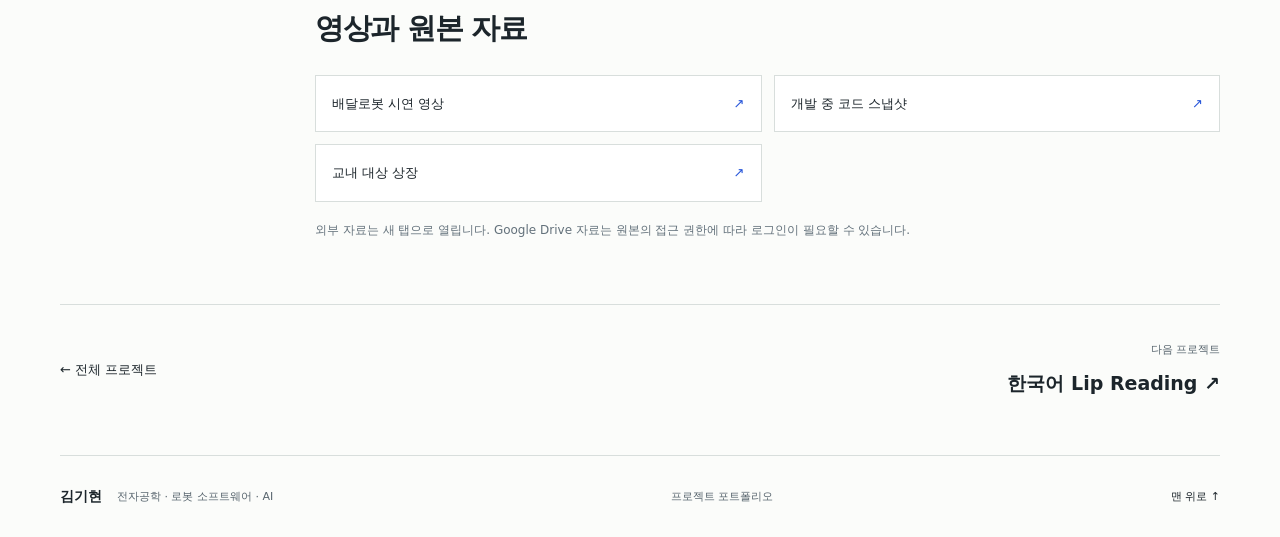
==== commit ee5cf9c2: "Improve responsive portfolio navigation and smooth section scrolling" ====
--- a/delivery.html
+++ b/delivery.html
@@ -1,5 +1,5 @@
 <!doctype html>
 <html lang="ko"><head><meta charset="utf-8"><meta name="viewport" content="width=device-width,initial-scale=1">
 <title>자율주행 배달로봇 | 김기현</title><meta name="description" content="김기현의 전자공학 배경과 로봇 소프트웨어·AI 프로젝트. 기술 스택, 프로젝트, 문제 해결, 수상, 학력과 활동을 소개합니다."><meta name="robots" content="noindex,nofollow"><meta name="theme-color" content="#fbfcfa"><link rel="icon" href="assets/favicon.svg" type="image/svg+xml"><link rel="stylesheet" href="style.css"><link rel="stylesheet" href="portfolio.css"></head>
-<body><a class="skip" href="#main">본문으로 건너뛰기</a><header><nav class="nav wrap" aria-label="주 메뉴"><a class="brand" href="index.html" aria-label="김기현 포트폴리오 홈"><span class="monogram">GH<span>·</span></span><span>김기현</span></a><div class="desktop-sections"><a href="index.html#about">본인소개</a><a href="index.html#stack">기술 스택</a><a href="index.html#projects">프로젝트</a><a href="index.html#problem-solving">문제 해결</a><a href="index.html#archive">아카이브</a><a href="index.html#awards">수상</a><a href="index.html#education">학력</a><a href="index.html#activities">활동</a><a href="index.html#contact">연락처</a></div><details class="mobile-menu"><summary>섹션 메뉴 <span aria-hidden="true">☰</span></summary><div class="mobile-sections"><a href="index.html#about">본인소개</a><a href="index.html#stack">기술 스택</a><a href="index.html#projects">프로젝트</a><a href="index.html#problem-solving">문제 해결</a><a href="index.html#archive">아카이브</a><a href="index.html#awards">수상</a><a href="index.html#education">학력</a><a href="index.html#activities">활동</a><a href="index.html#contact">연락처</a></div></details></nav></header>
+<body><a class="skip" href="#main">본문으로 건너뛰기</a><header><nav class="nav wrap" aria-label="주 메뉴"><a class="brand" href="index.html" aria-label="김기현 포트폴리오 홈"><span class="monogram">GH<span>·</span></span><span>김기현</span></a><div class="desktop-sections"><a href="index.html#about">본인소개</a><a href="index.html#stack">기술 스택</a><a href="index.html#projects">프로젝트</a><a href="index.html#problem-solving">문제 해결</a><a href="index.html#archive">아카이브</a><a href="index.html#awards">수상</a><a href="index.html#education">학력</a><a href="index.html#activities">활동</a><a href="index.html#contact">연락처</a></div><details class="mobile-menu"><summary aria-controls="mobile-sections">섹션 메뉴 <span class="menu-icon" aria-hidden="true"></span></summary><div class="mobile-sections" id="mobile-sections"><a href="index.html#about">본인소개</a><a href="index.html#stack">기술 스택</a><a href="index.html#projects">프로젝트</a><a href="index.html#problem-solving">문제 해결</a><a href="index.html#archive">아카이브</a><a href="index.html#awards">수상</a><a href="index.html#education">학력</a><a href="index.html#activities">활동</a><a href="index.html#contact">연락처</a></div></details></nav></header>
 <main id="main"><div class="wrap"><a class="back" href="index.html#projects">← 전체 프로젝트</a><section class="case-hero"><p class="eyebrow">CASE STUDY 02 / ROBOTICS / SYSTEM INTEGRATION</p><h1>인식한 호실 번호를<br>이동할 좌표로.</h1><p class="case-name">자율주행 배달로봇 <span>NextGen Deep Delivery</span></p><p class="lead">큰 대학 건물에서 배달 기사가 호실을 찾는 상황에 주목했습니다. 사람이 영수증의 호실 번호 부분을 카메라에 보여주면, 로봇이 사전 등록한 위치를 찾아가도록 구성했습니다.</p><dl class="case-facts"><div><dt>개발 기간</dt><dd>2024.02—07</dd></div><div><dt>팀 구성·역할</dt><dd>5인 팀 · 소프트웨어 3명 / 하드웨어 2명 · 팀장</dd></div><div><dt>핵심 기술</dt><dd>ROS · C++ / SLAM · DWA / Digit recognition</dd></div></dl></section><div class="case-layout"><aside class="case-nav" aria-label="사례 목차"><span>IN THIS PROJECT</span><a href="#system">01 시스템 흐름</a><a href="#contribution">02 내가 맡은 일</a><a href="#troubleshooting">03 문제 해결</a><a href="#result">04 결과와 한계</a><a href="#sources">05 프로젝트 자료</a></aside><div class="case-body"><section id="system"><p class="eyebrow">01 / SYSTEM</p><h2>입력에서 동작까지</h2><ol class="pipeline"><li><span class="step">01</span><strong>호실 번호 제시</strong><span>사람이 번호 부분을 카메라에 제시</span></li><li><span class="step">02</span><strong>숫자 인식</strong><span>인식 결과 → 등록 호실 선택</span></li><li><span class="step">03</span><strong>목표 좌표 전달</strong><span>사전 지도 · 코드에 등록된 좌표</span></li><li><span class="step">04</span><strong>자율 이동·정지</strong><span>장애물 회피 · 목적지 도착</span></li></ol><p class="note">실제 영수증의 번호 인식을 확인했으며, 시연 영상에는 큰 숫자를 쓴 종이를 사용했습니다. 전체 영수증 내용의 자동 해석을 구현한 것은 아닙니다.</p></section><section id="contribution"><p class="eyebrow">02 / CONTRIBUTION</p><h2>내가 맡은 일</h2><article class="contribution"><span>01</span><div><h3>팀 협업 기반 마련</h3><p>소프트웨어 3명, 하드웨어 구매·조립 2명으로 구성된 새 팀을 이끌었습니다. ROS·C++ 학습을 진행한 뒤 GitHub로 협업했습니다.</p></div></article><article class="contribution"><span>02</span><div><h3>ROS 명령과 모터 연결</h3><p>제조사 예제를 참고해 ROS 이동 명령을 모터 드라이버로 전달하는 브리지를 구현했습니다. 로봇 설정과 TF를 조정하고 실제 주행 속도를 맞췄습니다.</p></div></article><article class="contribution"><span>03</span><div><h3>인식부터 목적지까지 통합</h3><p>로봇을 수동 주행해 SLAM 지도를 만들고, 호실 좌표를 코드에 등록했습니다. 팀의 숫자 인식 결과를 목표 좌표 선택과 내비게이션에 연결했습니다.</p></div></article></section><section id="troubleshooting"><p class="eyebrow">03 / TROUBLESHOOTING</p><h2>관찰하고, 조정한 과정</h2><div class="problems"><article class="problem"><h3>명령보다 빠른 모터 동작</h3><p>ROS 명령값, 제조사 프로그램의 RPM 표시, 실제 전진 움직임을 비교하며 속도 설정을 조정했습니다. 당시 수식과 수치는 남아 있지 않아 구체적인 보정값은 제시하지 않습니다.</p></article><article class="problem"><h3>회전할 때 흔들리는 위치 추정</h3><p>LiDAR와 T265의 간격을 넓히고 T265 기준 LiDAR 위치 오프셋을 수정한 뒤, 위치 추정의 흔들림이 줄어드는 것을 관찰했습니다. 센서 간섭은 가설이며 확정한 원인은 아닙니다.</p></article></div></section><section id="result"><p class="eyebrow">04 / OUTCOME & REFLECTION</p><h2>확인한 결과와 남은 과제</h2><div class="result-box"><span class="label">팀 결과</span><p>사전 제작한 지도에서 등록 호실을 선택하고 장애물을 회피해 도착·정지하는 흐름을 연결했습니다. 연구실 건물 1개 층의 여러 호실에서 시험했으며, 2024년 6월 4일 전자공학 창의설계경진대회 대상을 수상했습니다.</p><p class="note">수치는 시스템 구성·평가 절차·시험 범위를 나타내며, 정확도나 성공률을 의미하지 않습니다.</p></div><div class="limit-box"><h3>구현 범위와 한계</h3><p>간헐적인 위치 추정 오차가 남았습니다. 출발점 복귀, 엘리베이터, 층간 이동은 구현하지 않았습니다. DWA는 기존 알고리즘을 재사용·통합했으며, 숫자 인식 모델은 팀 작업입니다. 공개 저장소는 개발 중 스냅샷으로, 최종 시스템 전체를 재현하는 코드라고 단정할 수 없습니다.</p></div><h3 class="learning-title">이 경험에서 배운 점</h3><p>인식 모델의 출력이 맞는 것만으로 서비스 흐름이 완성되지 않았습니다. 호실과 좌표의 대응, 센서 좌표계, 모터 명령이 이어지는 경계를 실제 움직임과 비교하며 점검하는 법을 배웠습니다.</p></section><section id="sources"><p class="eyebrow">05 / PROJECT MATERIALS</p><h2>영상과 원본 자료</h2><div class="source-list"><a href="https://drive.google.com/file/d/1HZolUAaln2rXdgUiYcigGKt0FQL5ZPFa/view" target="_blank" rel="noopener noreferrer">배달로봇 시연 영상 <span aria-hidden="true">↗</span><span class="sr-only"> (새 탭)</span></a><a href="https://github.com/gyun2/Delivery-bot-KMU" target="_blank" rel="noopener noreferrer">개발 중 코드 스냅샷 <span aria-hidden="true">↗</span><span class="sr-only"> (새 탭)</span></a><a href="https://drive.google.com/file/d/1Duw4wJJ3mzkNzjwhGMK3BQMXBkO90HCI/view" target="_blank" rel="noopener noreferrer">교내 대상 상장 <span aria-hidden="true">↗</span><span class="sr-only"> (새 탭)</span></a></div><p class="note">외부 자료는 새 탭으로 열립니다. Google Drive 자료는 원본의 접근 권한에 따라 로그인이 필요할 수 있습니다.</p></section></div></div><div class="next-project"><a href="index.html#projects">← 전체 프로젝트</a><a href="lipreading.html"><span>다음 프로젝트</span><strong>한국어 Lip Reading ↗</strong></a></div></div></main><footer class="wrap"><div><strong>김기현</strong><span>전자공학 · 로봇 소프트웨어 · AI</span></div><p>프로젝트 포트폴리오</p><a href="#main">맨 위로 ↑</a></footer><script src="navigation.js" defer></script></body></html>
--- a/portfolio.css
+++ b/portfolio.css
@@ -1,5 +1,5 @@
 /* Personal portfolio layout: nine-section information architecture. */
-html{scroll-behavior:auto;scroll-padding-top:95px}.wrap{max-width:1160px}header{background:#fbfcfa}.nav{height:74px;gap:35px}.desktop-sections{display:flex;align-items:center;gap:24px;font-size:12px;font-weight:600;white-space:nowrap}.desktop-sections a{padding:10px 0}.mobile-menu{display:none}body{background:#fbfcfa}.profile-section{display:grid;grid-template-columns:1.35fr 1fr;column-gap:85px;row-gap:55px;padding-block:75px 65px;scroll-margin-top:0}.profile-intro{align-self:center}.profile-intro h1{font-size:43px;line-height:1.43;letter-spacing:-.055em}.profile-intro h1 span{color:var(--accent)}.profile-intro .lead{font-size:16px;margin-top:24px}.intro-secondary{font-size:14px;line-height:1.95;margin-top:16px}.intro-actions{display:flex;align-items:center;gap:25px;margin-top:26px}.intro-actions .button{margin-top:0;gap:30px;border-radius:5px}.intro-actions>a:last-child{font-size:13px;font-weight:600}.profile-card{border:1px solid var(--line);background:white;border-radius:12px;overflow:hidden;box-shadow:0 8px 26px #21344a08;align-self:center}.profile-signature{background:#edf2ff;padding:32px;display:flex;align-items:center;gap:25px;border-bottom:1px solid #dce3f4}.profile-signature>span{font:750 56px/1 system-ui,sans-serif;letter-spacing:-5px}.profile-signature>span>span{color:var(--accent)}.profile-signature>p{font-size:24px;color:var(--ink);font-weight:700;letter-spacing:-1px}.profile-signature small{display:block;font:600 8px/1.6 system-ui,sans-serif;letter-spacing:.07em;color:var(--accent);margin-top:10px}.profile-card dl{margin:0;padding:8px 28px}.profile-card dl>div{display:grid;grid-template-columns:85px 1fr;gap:15px;padding:16px 0;border-bottom:1px dashed var(--line);font-size:13px}.profile-card dt{color:#6f7b84;font-size:11px}.profile-card dd{margin:0}.profile-card dl>div:last-child{border-bottom:0}.profile-note{background:#f7f9fc;padding:16px 28px;font-size:11px;line-height:1.8}.profile-highlights{grid-column:1/-1;list-style:none;display:grid;grid-template-columns:repeat(3,1fr);padding:24px 0 0;margin:0;border-top:1px solid var(--line);gap:25px}.profile-highlights li{padding-right:25px;border-right:1px solid var(--line)}.profile-highlights li:last-child{border:0}.profile-highlights span{font:600 9px/1.5 system-ui,sans-serif;letter-spacing:.09em;color:var(--accent);display:block;margin-bottom:10px}.profile-highlights strong{display:block;font-size:17px;letter-spacing:-.04em}.profile-highlights p{font-size:11px;margin-top:5px}.portfolio-section{padding-block:65px;border-top:1px solid var(--line);scroll-margin-top:0}.portfolio-section .section-heading{margin-bottom:32px;align-items:flex-end}.portfolio-section h2{font-size:31px}.portfolio-section .section-heading>p{max-width:450px}.portfolio-section .eyebrow{margin-bottom:11px;font-size:10px}.section-note{font-size:12px;line-height:1.85;margin-top:22px}.stack-grid{display:grid;grid-template-columns:repeat(3,1fr);gap:18px}.stack-item{display:flex;gap:16px;padding:24px 20px;background:#fff;border:1px solid var(--line);border-radius:8px}.stack-index{color:var(--accent);font:500 11px/2 system-ui,sans-serif}.stack-category{font-size:11px;color:var(--muted);margin-bottom:9px}.stack-item h3{font-size:18px;letter-spacing:-.025em;margin-bottom:12px}.stack-item h3+p{font-size:12px;line-height:1.9}.stack-item a{display:inline-block;font-size:11px;color:var(--accent);margin-top:16px;font-weight:600}.featured-list{grid-template-columns:1fr;gap:24px}.featured-list .project-card{display:grid;grid-template-columns:0.85fr 1.15fr;overflow:hidden;border-radius:10px;box-shadow:0 3px 12px #152b3e04}.featured-list .project-card:hover{transform:none}.featured-list .card-image{height:100%;aspect-ratio:auto;min-height:310px;border-bottom:0;border-right:1px solid var(--line);align-self:stretch}.featured-list .card-image img{object-fit:contain;background:#e8ebe7}.featured-list .card-content{padding:30px 34px}.featured-list .card-content h3{font-size:27px;margin-bottom:12px}.featured-list .card-content>p{min-height:0;font-size:14px}.featured-list .tags{margin:17px 0}.featured-list .card-facts{margin-bottom:14px;padding-top:15px}.featured-list .meta{margin-bottom:12px}.featured-list .route-visual .room{top:30%;left:9%}.featured-list .route-visual .destination{top:57%;left:auto;right:9%}.featured-list .route-line{top:37%;height:27%;left:26%;width:43%}.featured-list .route-dot{top:36%}.featured-list .model-visual b{font-size:29px}.featured-list .model-visual .frames i{width:52px;height:42px}.debug-grid{display:grid;grid-template-columns:repeat(3,1fr);gap:20px}.debug-card{border:1px solid var(--line);border-radius:8px;padding:27px 24px;background:#fff;display:flex;flex-direction:column}.debug-card h3{font-size:20px;line-height:1.55;margin-bottom:20px}.debug-card dl{margin:0 0 20px}.debug-card dl>div{margin-bottom:19px}.debug-card dt{font-size:10px;font-weight:700;color:var(--accent);margin-bottom:5px}.debug-card dd{margin:0;font-size:13px;line-height:1.85;color:var(--muted)}.debug-card .text-link{font-size:12px}.archive-grid{display:grid;grid-template-columns:1fr 1fr 1.3fr;gap:28px}.archive-group{padding:25px;background:#f1f4f7;border-radius:8px}.archive-group h3{font-size:19px}.archive-group ul{list-style:none;margin:20px 0 0;padding:0}.archive-group li{padding:16px 0;border-top:1px solid #d7dfe5}.archive-group li a{font-size:13px;font-weight:600;display:flex;justify-content:space-between;gap:12px}.archive-group li p{font-size:11px;line-height:1.8;margin-top:6px}.award-list{border:1px solid var(--line);border-radius:8px;overflow:hidden}.award-list article{display:grid;grid-template-columns:70px 1fr auto;align-items:center;gap:28px;padding:27px 32px;background:#fff}.award-list article+article{border-top:1px solid var(--line)}.award-badge{display:flex;align-items:center;justify-content:center;width:64px;height:64px;background:#edf2ff;color:var(--accent);font-size:20px;font-weight:700;border-radius:50%}.record-date{font-size:11px;color:var(--muted);font-variant-numeric:tabular-nums}.award-list h3{font-size:21px;margin:5px 0 8px}.award-list h3+p{font-size:12px}.award-list a{font-size:12px;color:var(--accent)}.education-record{display:grid;grid-template-columns:1fr 1.5fr;gap:65px;background:#f1f4f7;padding:35px;border-radius:8px}.education-record h3{font-size:28px;margin:12px 0 7px}.education-record p{font-size:14px}.education-record .record-label{font-size:11px;color:var(--accent);font-weight:700;margin-bottom:12px}.education-record a{display:inline-block;color:var(--accent);font-size:12px;margin-top:15px}.activity-list{padding:0;margin:0;list-style:none}.activity-list li{display:grid;grid-template-columns:175px 1fr;gap:38px;padding:26px 0;border-top:1px solid var(--line)}.activity-list h3{font-size:21px;margin-bottom:12px}.activity-list p{font-size:14px;max-width:760px}.activity-list a{display:inline-block;font-size:12px;color:var(--accent);margin-top:14px}.contact-section{padding-bottom:75px}.contact-panel{display:flex;align-items:center;justify-content:space-between;gap:45px;background:#edf2ff;border:1px solid #d8e1fa;border-radius:10px;padding:38px}.contact-panel h3{font-size:25px}.contact-panel p{font-size:14px;margin-top:12px}.contact-panel>a{border-left:1px solid #cbd7f6;padding-left:40px;min-width:210px}.contact-panel>a>span:first-child{display:block;font:600 9px/1.5 system-ui,sans-serif;letter-spacing:.1em;color:var(--accent);margin-bottom:9px}.contact-panel strong{font-size:23px;color:var(--accent)}footer{background:transparent}.case-nav{top:110px}.case-body section{scroll-margin-top:100px}
+html{scroll-behavior:smooth;scroll-padding-top:calc(var(--header-height,75px) + 20px)}.wrap{max-width:1160px}header{background:#fbfcfa}.nav{height:74px;gap:35px}.desktop-sections{display:flex;align-items:center;gap:24px;font-size:12px;font-weight:600;white-space:nowrap}.desktop-sections a{padding:10px 0}.mobile-menu{display:none}body{background:#fbfcfa}.profile-section{display:grid;grid-template-columns:1.35fr 1fr;column-gap:85px;row-gap:55px;padding-block:75px 65px;scroll-margin-top:0}.profile-intro{align-self:center}.profile-intro h1{font-size:43px;line-height:1.43;letter-spacing:-.055em}.profile-intro h1 span{color:var(--accent)}.profile-intro .lead{font-size:16px;margin-top:24px}.intro-secondary{font-size:14px;line-height:1.95;margin-top:16px}.intro-actions{display:flex;align-items:center;gap:25px;margin-top:26px}.intro-actions .button{margin-top:0;gap:30px;border-radius:5px}.intro-actions>a:last-child{font-size:13px;font-weight:600}.profile-card{border:1px solid var(--line);background:white;border-radius:12px;overflow:hidden;box-shadow:0 8px 26px #21344a08;align-self:center}.profile-signature{background:#edf2ff;padding:32px;display:flex;align-items:center;gap:25px;border-bottom:1px solid #dce3f4}.profile-signature>span{font:750 56px/1 system-ui,sans-serif;letter-spacing:-5px}.profile-signature>span>span{color:var(--accent)}.profile-signature>p{font-size:24px;color:var(--ink);font-weight:700;letter-spacing:-1px}.profile-signature small{display:block;font:600 8px/1.6 system-ui,sans-serif;letter-spacing:.07em;color:var(--accent);margin-top:10px}.profile-card dl{margin:0;padding:8px 28px}.profile-card dl>div{display:grid;grid-template-columns:85px 1fr;gap:15px;padding:16px 0;border-bottom:1px dashed var(--line);font-size:13px}.profile-card dt{color:#6f7b84;font-size:11px}.profile-card dd{margin:0}.profile-card dl>div:last-child{border-bottom:0}.profile-note{background:#f7f9fc;padding:16px 28px;font-size:11px;line-height:1.8}.profile-highlights{grid-column:1/-1;list-style:none;display:grid;grid-template-columns:repeat(3,1fr);padding:24px 0 0;margin:0;border-top:1px solid var(--line);gap:25px}.profile-highlights li{padding-right:25px;border-right:1px solid var(--line)}.profile-highlights li:last-child{border:0}.profile-highlights span{font:600 9px/1.5 system-ui,sans-serif;letter-spacing:.09em;color:var(--accent);display:block;margin-bottom:10px}.profile-highlights strong{display:block;font-size:17px;letter-spacing:-.04em}.profile-highlights p{font-size:11px;margin-top:5px}.portfolio-section{padding-block:65px;border-top:1px solid var(--line);scroll-margin-top:0}.portfolio-section .section-heading{margin-bottom:32px;align-items:flex-end}.portfolio-section h2{font-size:31px}.portfolio-section .section-heading>p{max-width:450px}.portfolio-section .eyebrow{margin-bottom:11px;font-size:10px}.section-note{font-size:12px;line-height:1.85;margin-top:22px}.stack-grid{display:grid;grid-template-columns:repeat(3,1fr);gap:18px}.stack-item{display:flex;gap:16px;padding:24px 20px;background:#fff;border:1px solid var(--line);border-radius:8px}.stack-index{color:var(--accent);font:500 11px/2 system-ui,sans-serif}.stack-category{font-size:11px;color:var(--muted);margin-bottom:9px}.stack-item h3{font-size:18px;letter-spacing:-.025em;margin-bottom:12px}.stack-item h3+p{font-size:12px;line-height:1.9}.stack-item a{display:inline-block;font-size:11px;color:var(--accent);margin-top:16px;font-weight:600}.featured-list{grid-template-columns:1fr;gap:24px}.featured-list .project-card{display:grid;grid-template-columns:0.85fr 1.15fr;overflow:hidden;border-radius:10px;box-shadow:0 3px 12px #152b3e04}.featured-list .project-card:hover{transform:none}.featured-list .card-image{height:100%;aspect-ratio:auto;min-height:310px;border-bottom:0;border-right:1px solid var(--line);align-self:stretch}.featured-list .card-image img{object-fit:contain;background:#e8ebe7}.featured-list .card-content{padding:30px 34px}.featured-list .card-content h3{font-size:27px;margin-bottom:12px}.featured-list .card-content>p{min-height:0;font-size:14px}.featured-list .tags{margin:17px 0}.featured-list .card-facts{margin-bottom:14px;padding-top:15px}.featured-list .meta{margin-bottom:12px}.featured-list .route-visual .room{top:30%;left:9%}.featured-list .route-visual .destination{top:57%;left:auto;right:9%}.featured-list .route-line{top:37%;height:27%;left:26%;width:43%}.featured-list .route-dot{top:36%}.featured-list .model-visual b{font-size:29px}.featured-list .model-visual .frames i{width:52px;height:42px}.debug-grid{display:grid;grid-template-columns:repeat(3,1fr);gap:20px}.debug-card{border:1px solid var(--line);border-radius:8px;padding:27px 24px;background:#fff;display:flex;flex-direction:column}.debug-card h3{font-size:20px;line-height:1.55;margin-bottom:20px}.debug-card dl{margin:0 0 20px}.debug-card dl>div{margin-bottom:19px}.debug-card dt{font-size:10px;font-weight:700;color:var(--accent);margin-bottom:5px}.debug-card dd{margin:0;font-size:13px;line-height:1.85;color:var(--muted)}.debug-card .text-link{font-size:12px}.archive-grid{display:grid;grid-template-columns:1fr 1fr 1.3fr;gap:28px}.archive-group{padding:25px;background:#f1f4f7;border-radius:8px}.archive-group h3{font-size:19px}.archive-group ul{list-style:none;margin:20px 0 0;padding:0}.archive-group li{padding:16px 0;border-top:1px solid #d7dfe5}.archive-group li a{font-size:13px;font-weight:600;display:flex;justify-content:space-between;gap:12px}.archive-group li p{font-size:11px;line-height:1.8;margin-top:6px}.award-list{border:1px solid var(--line);border-radius:8px;overflow:hidden}.award-list article{display:grid;grid-template-columns:70px 1fr auto;align-items:center;gap:28px;padding:27px 32px;background:#fff}.award-list article+article{border-top:1px solid var(--line)}.award-badge{display:flex;align-items:center;justify-content:center;width:64px;height:64px;background:#edf2ff;color:var(--accent);font-size:20px;font-weight:700;border-radius:50%}.record-date{font-size:11px;color:var(--muted);font-variant-numeric:tabular-nums}.award-list h3{font-size:21px;margin:5px 0 8px}.award-list h3+p{font-size:12px}.award-list a{font-size:12px;color:var(--accent)}.education-record{display:grid;grid-template-columns:1fr 1.5fr;gap:65px;background:#f1f4f7;padding:35px;border-radius:8px}.education-record h3{font-size:28px;margin:12px 0 7px}.education-record p{font-size:14px}.education-record .record-label{font-size:11px;color:var(--accent);font-weight:700;margin-bottom:12px}.education-record a{display:inline-block;color:var(--accent);font-size:12px;margin-top:15px}.activity-list{padding:0;margin:0;list-style:none}.activity-list li{display:grid;grid-template-columns:175px 1fr;gap:38px;padding:26px 0;border-top:1px solid var(--line)}.activity-list h3{font-size:21px;margin-bottom:12px}.activity-list p{font-size:14px;max-width:760px}.activity-list a{display:inline-block;font-size:12px;color:var(--accent);margin-top:14px}.contact-section{padding-bottom:75px}.contact-panel{display:flex;align-items:center;justify-content:space-between;gap:45px;background:#edf2ff;border:1px solid #d8e1fa;border-radius:10px;padding:38px}.contact-panel h3{font-size:25px}.contact-panel p{font-size:14px;margin-top:12px}.contact-panel>a{border-left:1px solid #cbd7f6;padding-left:40px;min-width:210px}.contact-panel>a>span:first-child{display:block;font:600 9px/1.5 system-ui,sans-serif;letter-spacing:.1em;color:var(--accent);margin-bottom:9px}.contact-panel strong{font-size:23px;color:var(--accent)}footer{background:transparent}.case-nav{top:110px}.case-body section{scroll-margin-top:100px}
 @media(max-width:1100px){.desktop-sections{gap:16px;font-size:11px}.nav{gap:20px}.profile-section{gap:45px}.profile-intro h1{font-size:36px}.stack-grid{grid-template-columns:repeat(2,1fr)}.debug-card{padding:22px 19px}.archive-grid{gap:18px}.archive-group{padding:22px}.profile-highlights strong{font-size:15px}}
 @media(max-width:850px){.nav{height:68px}.desktop-sections{display:none}.mobile-menu{display:block;position:relative}.mobile-menu summary{font-size:12px;font-weight:600;cursor:pointer;list-style:none;display:flex;gap:14px;padding:10px}.mobile-menu summary::-webkit-details-marker{display:none}.mobile-menu summary:focus-visible{outline:3px solid var(--accent);outline-offset:3px}.mobile-sections{position:absolute;top:49px;right:0;background:#fff;box-shadow:0 8px 25px #182a4026;border:1px solid var(--line);border-radius:8px;padding:15px;display:grid;grid-template-columns:1fr 1fr;gap:4px;width:285px}.mobile-sections a{font-size:13px;padding:9px 12px;border-radius:4px}.mobile-sections a:hover{background:var(--tint)}.profile-section{grid-template-columns:1fr 0.9fr;gap:30px;padding-top:50px}.profile-intro h1{font-size:31px}.profile-intro .lead{font-size:14px}.intro-secondary{font-size:12px}.profile-signature{padding:25px 20px;gap:18px}.profile-signature>span{font-size:45px}.profile-signature>p{font-size:22px}.profile-card dl{padding:8px 20px}.profile-card dl>div{grid-template-columns:65px 1fr;font-size:12px;gap:12px}.profile-note{padding:14px 20px;font-size:10px}.profile-highlights{gap:18px}.profile-highlights li{padding-right:18px}.featured-list .card-content{padding:25px}.featured-list .card-content h3{font-size:23px}.debug-grid{grid-template-columns:1fr}.debug-card dl{display:grid;grid-template-columns:1fr 1.4fr 1.4fr;gap:20px}.debug-card dl>div{margin-bottom:0}.debug-card .text-link{justify-content:flex-start;gap:18px}.archive-grid{grid-template-columns:1fr 1fr}.archive-group:last-child{grid-column:1/-1}.archive-group:last-child ul{display:grid;grid-template-columns:1fr 1fr;gap:0 25px}.contact-panel{gap:20px;padding:30px}.contact-panel>a{padding-left:25px;min-width:170px}}
 @media(max-width:600px){.profile-section{grid-template-columns:1fr;gap:32px;padding-block:42px}.profile-intro h1{font-size:33px}.profile-intro .lead{font-size:15px}.intro-secondary{font-size:13px}.profile-signature{padding:23px 25px}.profile-card dl{padding:5px 25px}.profile-card dl>div{grid-template-columns:80px 1fr;font-size:13px;padding:12px 0}.profile-note{padding:14px 25px}.profile-note br{display:none}.profile-highlights{grid-template-columns:1fr;gap:17px;padding-top:25px}.profile-highlights li{border:0;border-bottom:1px solid var(--line);padding-bottom:17px}.profile-highlights li:last-child{padding-bottom:0}.profile-highlights span{margin-bottom:5px}.profile-highlights strong{font-size:17px}.profile-highlights p{font-size:12px}.portfolio-section{padding-block:42px}.portfolio-section h2{font-size:27px}.portfolio-section .section-heading{margin-bottom:25px}.portfolio-section .section-heading>p{font-size:13px}.stack-grid{grid-template-columns:1fr;gap:13px}.stack-item{padding:22px}.stack-item h3{font-size:18px}.stack-item h3+p{font-size:13px}.featured-list .project-card{display:flex}.featured-list .card-image{height:auto;min-height:0;aspect-ratio:1.5;border-right:0;border-bottom:1px solid var(--line)}.featured-list .card-content{padding:24px}.featured-list .card-content h3{font-size:24px}.featured-list .route-visual .room{top:30%}.featured-list .route-visual .destination{top:57%}.debug-card{padding:25px}.debug-card dl{display:block}.debug-card dl>div{margin-bottom:18px}.debug-card h3{font-size:20px}.archive-grid{grid-template-columns:1fr;gap:15px}.archive-group:last-child{grid-column:auto}.archive-group:last-child ul{display:block}.archive-group{padding:25px}.archive-group li a{font-size:14px}.award-list article{grid-template-columns:48px 1fr;gap:17px;padding:24px 20px}.award-badge{width:46px;height:46px;font-size:16px}.award-list h3{font-size:19px}.award-list a{grid-column:2}.education-record{grid-template-columns:1fr;gap:24px;padding:27px}.education-record h3{font-size:26px}.education-record>div+div{border-top:1px solid var(--line);padding-top:24px}.activity-list li{grid-template-columns:1fr;gap:12px;padding:25px 0}.activity-list h3{font-size:20px}.activity-list p{font-size:13px}.contact-panel{flex-direction:column;align-items:flex-start;padding:27px}.contact-panel h3{font-size:22px}.contact-panel p{font-size:13px}.contact-panel>a{border-left:0;border-top:1px solid #cbd7f6;padding:20px 0 0;width:100%}.contact-panel strong{font-size:23px}}
@@ -52,3 +52,35 @@
 @media print{.tech-panel{break-inside:avoid}.tech-panels{grid-template-columns:1fr 1fr}.tech-tiles{grid-template-columns:repeat(4,minmax(0,1fr))}}
 
 .contact-panel{flex-wrap:wrap}.contact-panel>div{flex:1 1 100%}.contact-email strong{overflow-wrap:anywhere;font-size:clamp(14px,2vw,20px)}
+
+/* Responsive section navigation. The native disclosure also works without JS. */
+body>header{background:rgba(251,252,250,.96);backdrop-filter:blur(12px)}
+.nav .brand{flex-shrink:0;min-height:44px}
+.desktop-sections{gap:8px}
+.desktop-sections a{display:inline-flex;align-items:center;justify-content:center;min-height:44px;padding:8px 10px;border-radius:7px;transition:background-color .18s,color .18s;position:relative}
+.desktop-sections a:hover,.desktop-sections a[aria-current="location"]{background:var(--tint);color:var(--accent)}
+.desktop-sections a[aria-current="location"]::after{content:"";position:absolute;bottom:5px;left:50%;width:16px;height:2px;border-radius:1px;background:currentColor;transform:translateX(-50%)}
+.mobile-menu summary{min-height:44px;align-items:center;border:1px solid var(--line);border-radius:8px;background:#fff}
+.menu-icon{position:relative;display:inline-block;width:17px;height:14px;border-block:2px solid currentColor}
+.menu-icon::after{content:"";position:absolute;top:4px;left:0;width:100%;height:2px;background:currentColor}
+.mobile-menu[open] summary{color:var(--accent);background:var(--tint);border-color:#c1cef3}
+.mobile-menu[open] .menu-icon{border:0}
+.mobile-menu[open] .menu-icon::before,.mobile-menu[open] .menu-icon::after{content:"";position:absolute;top:6px;left:0;width:100%;height:2px;background:currentColor;transform:rotate(45deg)}
+.mobile-menu[open] .menu-icon::after{transform:rotate(-45deg)}
+.mobile-sections a[aria-current="location"]{background:var(--tint);color:var(--accent);font-weight:700}
+.mobile-sections a[aria-current="location"]::after{content:" ·";font-weight:700}
+main>section,.case-body section{scroll-margin-top:0}
+main:focus,main section:focus{outline:none}
+.case-nav{top:calc(var(--header-height,75px) + 30px)}
+@media(max-width:1100px){.desktop-sections{gap:2px}.desktop-sections a{padding-inline:8px}.nav{gap:16px}}
+@media(max-width:850px){
+  html{scroll-padding-top:calc(var(--header-height,69px) + 16px)}
+  .mobile-sections{top:calc(100% + 12px);width:min(320px,calc(100vw - 40px));max-height:calc(100vh - var(--header-height,69px) - 24px);max-height:calc(100dvh - var(--header-height,69px) - 24px);overflow-y:auto;overscroll-behavior:contain;padding:12px;gap:4px}
+  .mobile-sections a{display:flex;align-items:center;min-height:44px;padding:10px 12px}
+  .profile-section,.tech-panels,.featured-list .project-card{min-width:0}
+  .profile-section>*{min-width:0}
+}
+@media(min-width:601px) and (max-width:760px){.profile-section{grid-template-columns:1fr;gap:32px}.profile-card{max-width:540px;width:100%;justify-self:center}.profile-intro h1{font-size:38px}}
+@media(max-width:600px){.wrap{width:calc(100% - 40px)}.profile-intro h1{font-size:clamp(29px,7.5vw,38px)}.section-heading>*{min-width:0}.contact-panel{gap:22px}.contact-panel>a{min-width:0}.profile-signature>p{min-width:0}}
+@media(prefers-reduced-motion:reduce){html{scroll-behavior:auto}*,*::before,*::after{transition:none!important;animation:none!important}}
+@media print{html{scroll-padding-top:0;scroll-behavior:auto}body>header{backdrop-filter:none}.mobile-menu{display:none}}
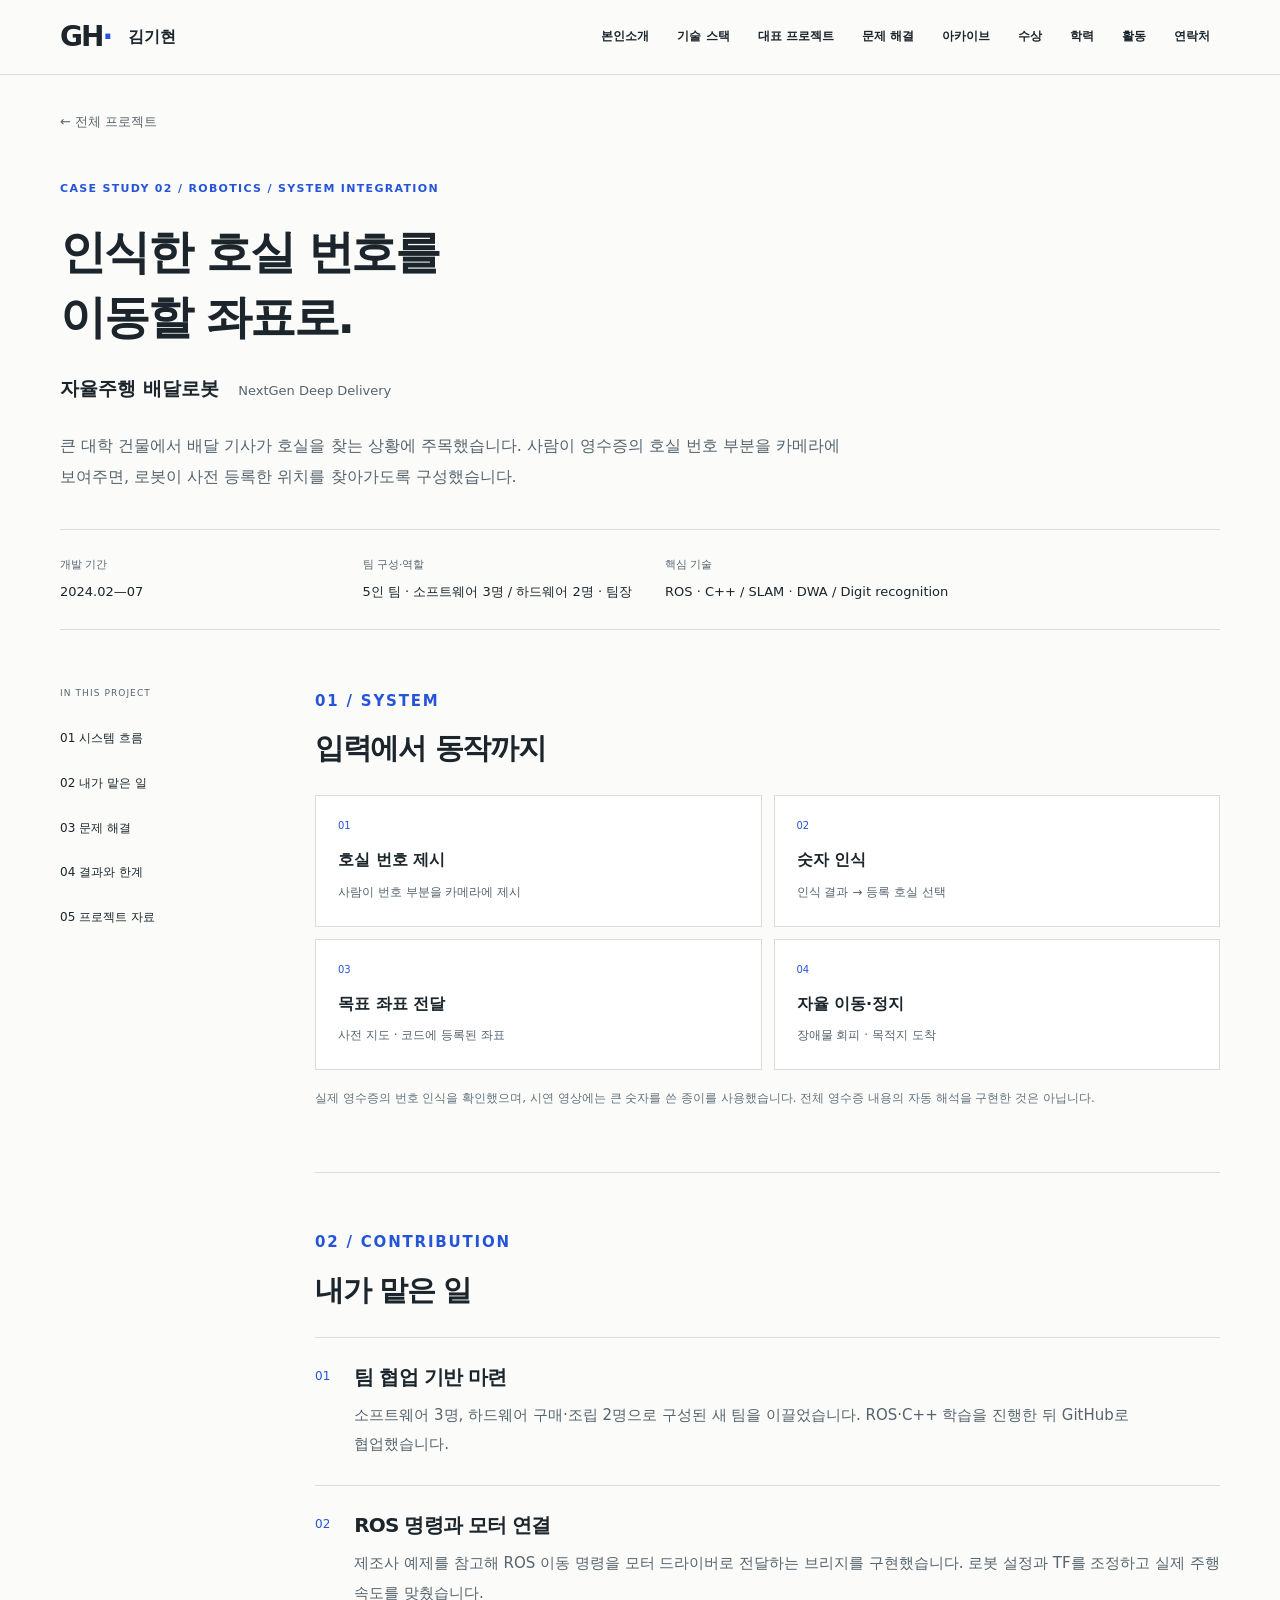
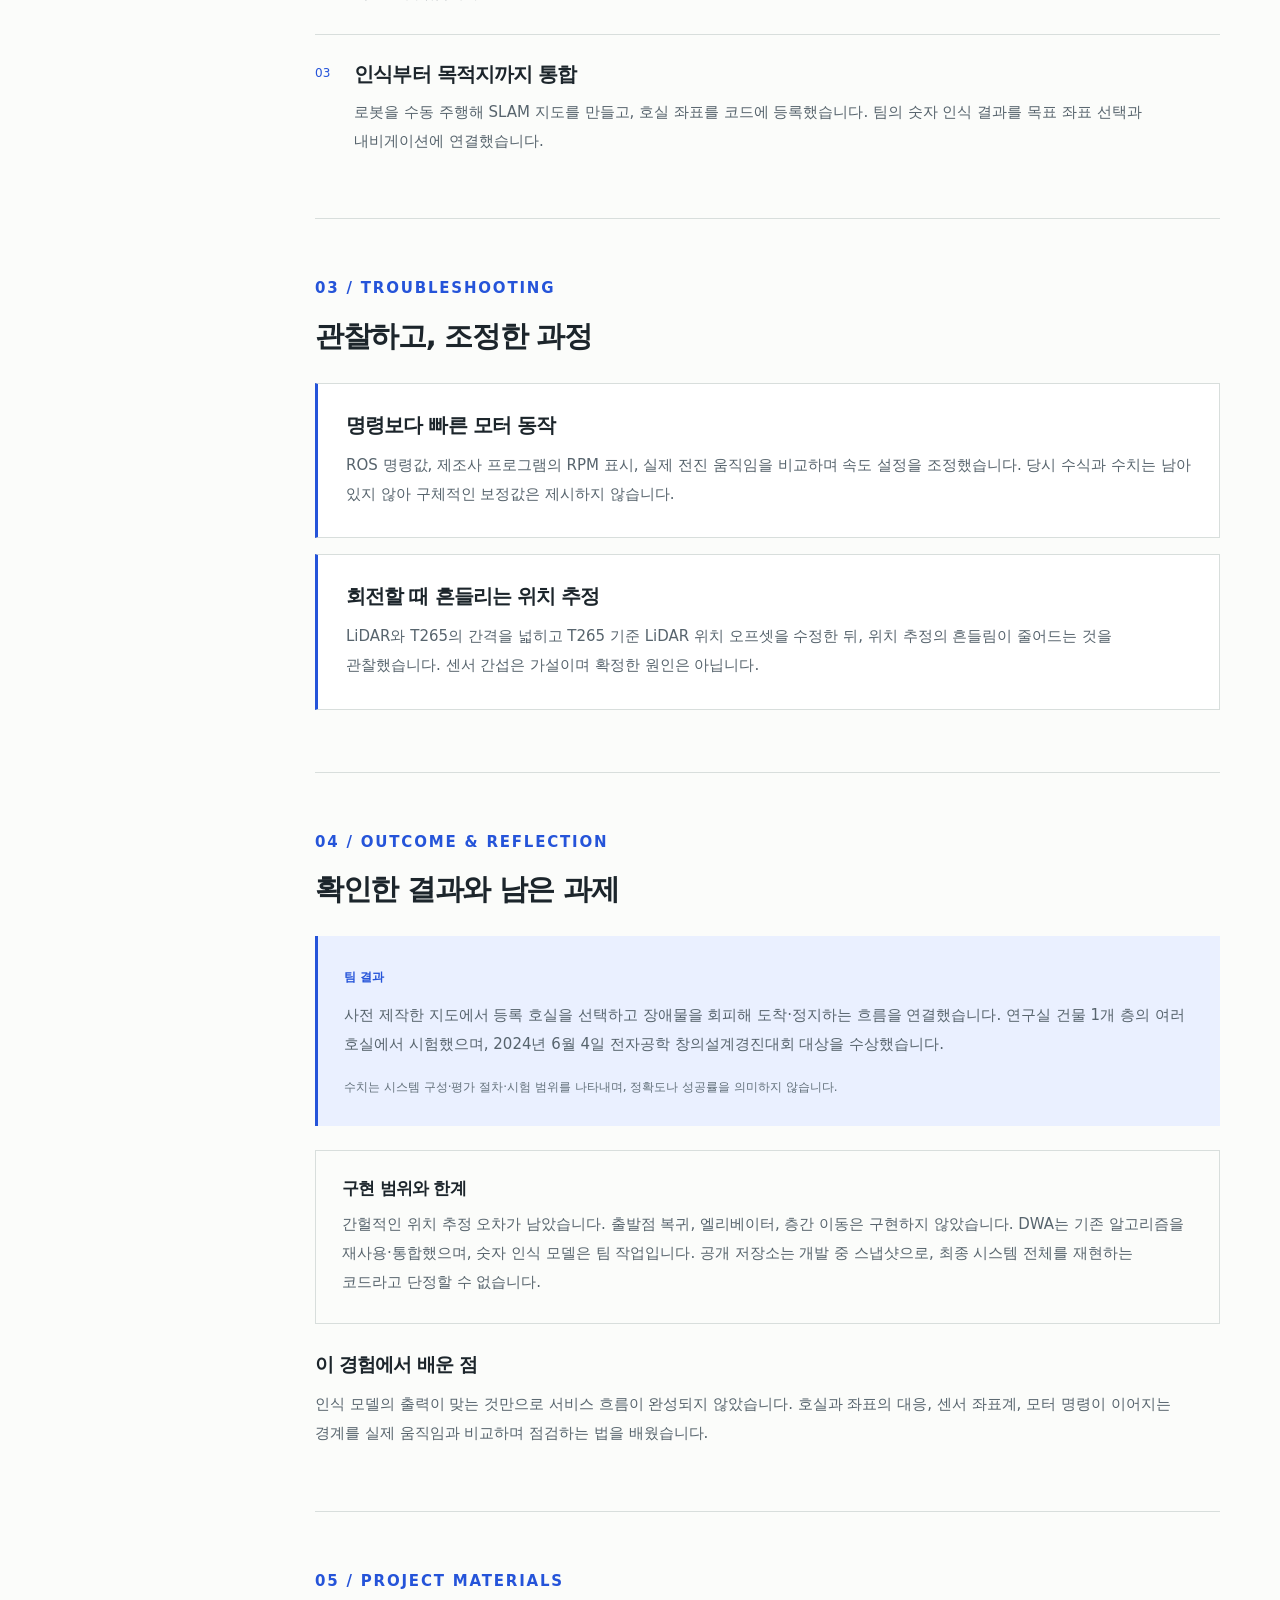
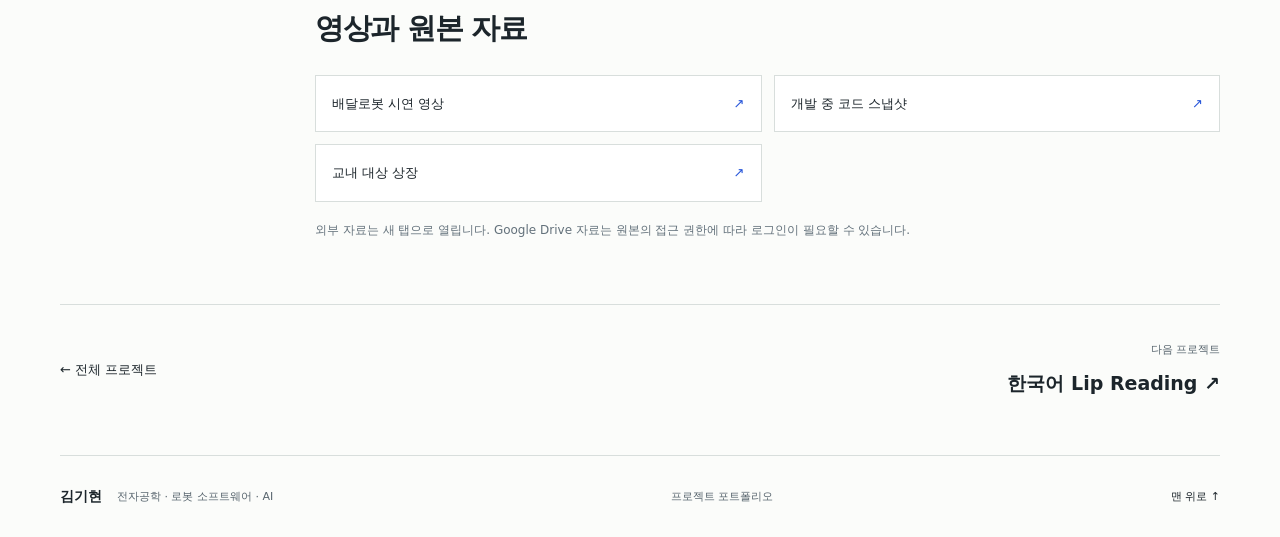
==== commit 38e987cb: "Add evidence-led project collage and broaden embedded and AI profile" ====
--- a/delivery.html
+++ b/delivery.html
@@ -1,5 +1,5 @@
 <!doctype html>
 <html lang="ko"><head><meta charset="utf-8"><meta name="viewport" content="width=device-width,initial-scale=1">
 <title>자율주행 배달로봇 | 김기현</title><meta name="description" content="김기현의 전자공학 배경과 로봇 소프트웨어·AI 프로젝트. 기술 스택, 프로젝트, 문제 해결, 수상, 학력과 활동을 소개합니다."><meta name="robots" content="noindex,nofollow"><meta name="theme-color" content="#fbfcfa"><link rel="icon" href="assets/favicon.svg" type="image/svg+xml"><link rel="stylesheet" href="style.css"><link rel="stylesheet" href="portfolio.css"></head>
-<body><a class="skip" href="#main">본문으로 건너뛰기</a><header><nav class="nav wrap" aria-label="주 메뉴"><a class="brand" href="index.html" aria-label="김기현 포트폴리오 홈"><span class="monogram">GH<span>·</span></span><span>김기현</span></a><div class="desktop-sections"><a href="index.html#about">본인소개</a><a href="index.html#stack">기술 스택</a><a href="index.html#projects">프로젝트</a><a href="index.html#problem-solving">문제 해결</a><a href="index.html#archive">아카이브</a><a href="index.html#awards">수상</a><a href="index.html#education">학력</a><a href="index.html#activities">활동</a><a href="index.html#contact">연락처</a></div><details class="mobile-menu"><summary aria-controls="mobile-sections">섹션 메뉴 <span class="menu-icon" aria-hidden="true"></span></summary><div class="mobile-sections" id="mobile-sections"><a href="index.html#about">본인소개</a><a href="index.html#stack">기술 스택</a><a href="index.html#projects">프로젝트</a><a href="index.html#problem-solving">문제 해결</a><a href="index.html#archive">아카이브</a><a href="index.html#awards">수상</a><a href="index.html#education">학력</a><a href="index.html#activities">활동</a><a href="index.html#contact">연락처</a></div></details></nav></header>
+<body><a class="skip" href="#main">본문으로 건너뛰기</a><header><nav class="nav wrap" aria-label="주 메뉴"><a class="brand" href="index.html" aria-label="김기현 포트폴리오 홈"><span class="monogram">GH<span>·</span></span><span>김기현</span></a><div class="desktop-sections"><a href="index.html#about">본인소개</a><a href="index.html#stack">기술 스택</a><a href="index.html#projects">대표 프로젝트</a><a href="index.html#problem-solving">문제 해결</a><a href="index.html#archive">아카이브</a><a href="index.html#awards">수상</a><a href="index.html#education">학력</a><a href="index.html#activities">활동</a><a href="index.html#contact">연락처</a></div><details class="mobile-menu"><summary aria-controls="mobile-sections">섹션 메뉴 <span class="menu-icon" aria-hidden="true"></span></summary><div class="mobile-sections" id="mobile-sections"><a href="index.html#about">본인소개</a><a href="index.html#stack">기술 스택</a><a href="index.html#projects">대표 프로젝트</a><a href="index.html#problem-solving">문제 해결</a><a href="index.html#archive">아카이브</a><a href="index.html#awards">수상</a><a href="index.html#education">학력</a><a href="index.html#activities">활동</a><a href="index.html#contact">연락처</a></div></details></nav></header>
 <main id="main"><div class="wrap"><a class="back" href="index.html#projects">← 전체 프로젝트</a><section class="case-hero"><p class="eyebrow">CASE STUDY 02 / ROBOTICS / SYSTEM INTEGRATION</p><h1>인식한 호실 번호를<br>이동할 좌표로.</h1><p class="case-name">자율주행 배달로봇 <span>NextGen Deep Delivery</span></p><p class="lead">큰 대학 건물에서 배달 기사가 호실을 찾는 상황에 주목했습니다. 사람이 영수증의 호실 번호 부분을 카메라에 보여주면, 로봇이 사전 등록한 위치를 찾아가도록 구성했습니다.</p><dl class="case-facts"><div><dt>개발 기간</dt><dd>2024.02—07</dd></div><div><dt>팀 구성·역할</dt><dd>5인 팀 · 소프트웨어 3명 / 하드웨어 2명 · 팀장</dd></div><div><dt>핵심 기술</dt><dd>ROS · C++ / SLAM · DWA / Digit recognition</dd></div></dl></section><div class="case-layout"><aside class="case-nav" aria-label="사례 목차"><span>IN THIS PROJECT</span><a href="#system">01 시스템 흐름</a><a href="#contribution">02 내가 맡은 일</a><a href="#troubleshooting">03 문제 해결</a><a href="#result">04 결과와 한계</a><a href="#sources">05 프로젝트 자료</a></aside><div class="case-body"><section id="system"><p class="eyebrow">01 / SYSTEM</p><h2>입력에서 동작까지</h2><ol class="pipeline"><li><span class="step">01</span><strong>호실 번호 제시</strong><span>사람이 번호 부분을 카메라에 제시</span></li><li><span class="step">02</span><strong>숫자 인식</strong><span>인식 결과 → 등록 호실 선택</span></li><li><span class="step">03</span><strong>목표 좌표 전달</strong><span>사전 지도 · 코드에 등록된 좌표</span></li><li><span class="step">04</span><strong>자율 이동·정지</strong><span>장애물 회피 · 목적지 도착</span></li></ol><p class="note">실제 영수증의 번호 인식을 확인했으며, 시연 영상에는 큰 숫자를 쓴 종이를 사용했습니다. 전체 영수증 내용의 자동 해석을 구현한 것은 아닙니다.</p></section><section id="contribution"><p class="eyebrow">02 / CONTRIBUTION</p><h2>내가 맡은 일</h2><article class="contribution"><span>01</span><div><h3>팀 협업 기반 마련</h3><p>소프트웨어 3명, 하드웨어 구매·조립 2명으로 구성된 새 팀을 이끌었습니다. ROS·C++ 학습을 진행한 뒤 GitHub로 협업했습니다.</p></div></article><article class="contribution"><span>02</span><div><h3>ROS 명령과 모터 연결</h3><p>제조사 예제를 참고해 ROS 이동 명령을 모터 드라이버로 전달하는 브리지를 구현했습니다. 로봇 설정과 TF를 조정하고 실제 주행 속도를 맞췄습니다.</p></div></article><article class="contribution"><span>03</span><div><h3>인식부터 목적지까지 통합</h3><p>로봇을 수동 주행해 SLAM 지도를 만들고, 호실 좌표를 코드에 등록했습니다. 팀의 숫자 인식 결과를 목표 좌표 선택과 내비게이션에 연결했습니다.</p></div></article></section><section id="troubleshooting"><p class="eyebrow">03 / TROUBLESHOOTING</p><h2>관찰하고, 조정한 과정</h2><div class="problems"><article class="problem"><h3>명령보다 빠른 모터 동작</h3><p>ROS 명령값, 제조사 프로그램의 RPM 표시, 실제 전진 움직임을 비교하며 속도 설정을 조정했습니다. 당시 수식과 수치는 남아 있지 않아 구체적인 보정값은 제시하지 않습니다.</p></article><article class="problem"><h3>회전할 때 흔들리는 위치 추정</h3><p>LiDAR와 T265의 간격을 넓히고 T265 기준 LiDAR 위치 오프셋을 수정한 뒤, 위치 추정의 흔들림이 줄어드는 것을 관찰했습니다. 센서 간섭은 가설이며 확정한 원인은 아닙니다.</p></article></div></section><section id="result"><p class="eyebrow">04 / OUTCOME & REFLECTION</p><h2>확인한 결과와 남은 과제</h2><div class="result-box"><span class="label">팀 결과</span><p>사전 제작한 지도에서 등록 호실을 선택하고 장애물을 회피해 도착·정지하는 흐름을 연결했습니다. 연구실 건물 1개 층의 여러 호실에서 시험했으며, 2024년 6월 4일 전자공학 창의설계경진대회 대상을 수상했습니다.</p><p class="note">수치는 시스템 구성·평가 절차·시험 범위를 나타내며, 정확도나 성공률을 의미하지 않습니다.</p></div><div class="limit-box"><h3>구현 범위와 한계</h3><p>간헐적인 위치 추정 오차가 남았습니다. 출발점 복귀, 엘리베이터, 층간 이동은 구현하지 않았습니다. DWA는 기존 알고리즘을 재사용·통합했으며, 숫자 인식 모델은 팀 작업입니다. 공개 저장소는 개발 중 스냅샷으로, 최종 시스템 전체를 재현하는 코드라고 단정할 수 없습니다.</p></div><h3 class="learning-title">이 경험에서 배운 점</h3><p>인식 모델의 출력이 맞는 것만으로 서비스 흐름이 완성되지 않았습니다. 호실과 좌표의 대응, 센서 좌표계, 모터 명령이 이어지는 경계를 실제 움직임과 비교하며 점검하는 법을 배웠습니다.</p></section><section id="sources"><p class="eyebrow">05 / PROJECT MATERIALS</p><h2>영상과 원본 자료</h2><div class="source-list"><a href="https://drive.google.com/file/d/1HZolUAaln2rXdgUiYcigGKt0FQL5ZPFa/view" target="_blank" rel="noopener noreferrer">배달로봇 시연 영상 <span aria-hidden="true">↗</span><span class="sr-only"> (새 탭)</span></a><a href="https://github.com/gyun2/Delivery-bot-KMU" target="_blank" rel="noopener noreferrer">개발 중 코드 스냅샷 <span aria-hidden="true">↗</span><span class="sr-only"> (새 탭)</span></a><a href="https://drive.google.com/file/d/1Duw4wJJ3mzkNzjwhGMK3BQMXBkO90HCI/view" target="_blank" rel="noopener noreferrer">교내 대상 상장 <span aria-hidden="true">↗</span><span class="sr-only"> (새 탭)</span></a></div><p class="note">외부 자료는 새 탭으로 열립니다. Google Drive 자료는 원본의 접근 권한에 따라 로그인이 필요할 수 있습니다.</p></section></div></div><div class="next-project"><a href="index.html#projects">← 전체 프로젝트</a><a href="lipreading.html"><span>다음 프로젝트</span><strong>한국어 Lip Reading ↗</strong></a></div></div></main><footer class="wrap"><div><strong>김기현</strong><span>전자공학 · 로봇 소프트웨어 · AI</span></div><p>프로젝트 포트폴리오</p><a href="#main">맨 위로 ↑</a></footer><script src="navigation.js" defer></script></body></html>
--- a/portfolio.css
+++ b/portfolio.css
@@ -38,18 +38,35 @@
 
 .award-merit{font-size:14px;white-space:nowrap}@media(max-width:600px){.award-merit{font-size:10px}}
 
-/* Reference-inspired category panels with evidence-based experience labels. */
+/* Compact technology cards. Three-dot levels reflect confirmed experience only. */
 .tech-panel>header{position:static;top:auto;z-index:auto;border:0;background:transparent}
-.experience-legend{display:flex;flex-wrap:wrap;align-items:center;gap:12px 22px;margin:-4px 0 24px;padding:16px 20px;background:#f6f5f2;border:1px solid #e7e5e0;border-radius:12px}
-.experience-legend>span{display:flex;align-items:center;gap:7px;font-size:11px;font-weight:600;white-space:nowrap}.experience-legend p{font-size:11px;line-height:1.7;margin:0;color:var(--muted)}
-.experience-legend i,.experience-label i{width:5px;height:5px;border-radius:50%;background:var(--accent);display:inline-block;flex:none}
-.tech-panels{display:grid;grid-template-columns:repeat(2,minmax(0,1fr));gap:22px}.tech-panel{border:1px solid #e2e3e6;border-radius:16px;background:#fff;padding:24px;display:flex;flex-direction:column;min-width:0}
-.tech-panel>header{display:flex;align-items:center;gap:12px;margin-bottom:22px}.tech-category-mark{display:grid;place-items:center;width:43px;height:43px;background:#f7e9df;color:#8f5e3b;border-radius:11px;font-size:21px;font-weight:650}.tech-panel header p{margin:0 0 3px;font-size:9px;letter-spacing:.09em;text-transform:uppercase;color:var(--muted)}.tech-panel h3{margin:0;font-size:18px;letter-spacing:-.02em}
-.tech-tiles{display:grid;grid-template-columns:repeat(4,minmax(0,1fr));gap:9px;padding:0;margin:0;list-style:none}.tech-tile{border:1px solid #e8e8ea;background:#f8f8f9;border-radius:11px;min-width:0;padding:18px 5px 13px;text-align:center;display:flex;flex-direction:column;align-items:center}.tech-tile img{height:35px;width:35px;object-fit:contain;display:block;margin-bottom:13px}.tech-tile h4{font-size:11px;line-height:1.5;margin:0 0 10px;letter-spacing:-.02em;white-space:nowrap}.experience-label{display:flex;align-items:center;justify-content:center;gap:4px;font-size:9px;color:#5e6771;line-height:1.4;white-space:nowrap}
-.tech-context{margin-top:auto;padding-top:20px}.tech-context p{font-size:12px;line-height:1.85;margin:0 0 11px;color:var(--muted)}.tech-context a{font-size:11px;color:var(--accent);font-weight:600}.tech-context a:hover{text-decoration:underline}
-@media(max-width:1050px){.tech-panels{gap:16px}.tech-panel{padding:19px}.tech-tiles{grid-template-columns:repeat(2,minmax(0,1fr))}.tech-tile{padding:17px 8px 13px}.tech-tile h4{font-size:12px}.experience-label{font-size:10px}}
-@media(max-width:600px){.tech-panels{grid-template-columns:1fr;gap:18px}.tech-panel{padding:20px;border-radius:14px}.tech-panel>header{margin-bottom:18px}.tech-panel h3{font-size:18px}.tech-tiles{gap:10px}.tech-tile{padding:20px 8px 15px}.tech-tile img{height:35px;width:35px}.tech-tile h4{font-size:12px}.experience-legend{padding:15px;gap:10px 14px}.experience-legend>span{font-size:10px}.experience-legend p{font-size:11px}.tech-context{padding-top:18px}}
-@media print{.tech-panel{break-inside:avoid}.tech-panels{grid-template-columns:1fr 1fr}.tech-tiles{grid-template-columns:repeat(4,minmax(0,1fr))}}
+.experience-legend{display:flex;flex-wrap:wrap;align-items:center;gap:12px 22px;margin:-4px 0 24px}
+.experience-legend>span{display:inline-flex;align-items:center;gap:7px;font-size:11px;font-weight:500;white-space:nowrap;color:#47535f}
+.experience-legend>strong{font-size:11px;color:var(--ink);margin-right:2px}
+.skill-dots{display:inline-flex;align-items:center;justify-content:center;gap:5px;flex:none}
+.skill-dots i{width:10px;height:10px;border-radius:50%;border:1px solid #7f8c9c;background:transparent;display:block}
+.skill-dots i.filled{background:#315b9b;border-color:#315b9b}
+.skill-unknown-mark{font-size:16px;line-height:1;color:#53616c}
+.tech-panels{display:grid;grid-template-columns:repeat(6,minmax(0,1fr));gap:22px}
+.tech-panel{grid-column:span 3;border:1px solid #e2e3e6;border-radius:16px;background:#fff;padding:24px;min-width:0}
+.tech-panel>header{display:flex;align-items:center;gap:12px;margin-bottom:22px}
+.tech-category-mark{display:grid;place-items:center;width:43px;height:43px;background:#f7e9df;color:#8f5e3b;border-radius:11px;font-size:21px;font-weight:650;flex:none}
+.tech-panel h3{margin:0;font-size:18px;letter-spacing:-.02em}
+.tech-tiles{display:grid;grid-template-columns:repeat(4,minmax(0,1fr));gap:9px;padding:0;margin:0;list-style:none}
+.tech-panel-boards,.tech-panel-ai-tools,.tech-panel-ai-libraries{grid-column:span 2}
+.tech-panel-boards .tech-tiles,.tech-panel-ai-libraries .tech-tiles{grid-template-columns:repeat(3,minmax(0,1fr))}
+.tech-panel-ai-tools .tech-tiles{grid-template-columns:repeat(3,minmax(0,1fr))}
+.tech-panel-ai-libraries h3{font-size:17px}
+.tech-tile{border:1px solid #e8e8ea;background:#f8f8f9;border-radius:11px;min-width:0;padding:20px 5px 14px;text-align:center;display:flex;flex-direction:column;align-items:center}
+.tech-tile img{height:35px;width:35px;object-fit:contain;display:block;margin-bottom:13px}
+.tech-tile h4{font-size:11px;line-height:1.5;margin:0 0 10px;letter-spacing:-.02em;white-space:nowrap}
+.skill-level{display:inline-flex;align-items:center;justify-content:center;min-height:26px;gap:5px}
+.skill-unknown{font-size:10px;color:#53616c;line-height:1.4}.skill-unknown b{font-size:15px;font-weight:500}
+@media(max-width:1100px){.tech-panels{grid-template-columns:repeat(2,minmax(0,1fr));gap:16px}.tech-panel{grid-column:auto;padding:19px}.tech-panel-ai-libraries{grid-column:1/-1}.tech-panel-ai-libraries .tech-tiles{grid-template-columns:repeat(3,minmax(0,120px))}.tech-tiles{grid-template-columns:repeat(3,minmax(0,1fr))}.tech-tile{padding:18px 5px 13px}.tech-tile h4{font-size:11px}}
+@media(max-width:700px){.tech-panels{grid-template-columns:1fr;gap:18px}.tech-panel{grid-column:auto;padding:20px;border-radius:14px}.tech-panel>header{margin-bottom:18px}.tech-tiles{grid-template-columns:repeat(4,minmax(0,1fr))}}
+@media(max-width:460px){.tech-tiles{grid-template-columns:repeat(3,minmax(0,1fr))}.experience-legend{gap:10px 14px}.experience-legend>span{font-size:10px}}
+@media(max-width:360px){.tech-tiles,.tech-panel-boards .tech-tiles,.tech-panel-ai-tools .tech-tiles,.tech-panel-ai-libraries .tech-tiles{grid-template-columns:repeat(2,minmax(0,1fr))}}
+@media print{.tech-panel{grid-column:auto;break-inside:avoid}.tech-panels{grid-template-columns:1fr 1fr}.tech-tiles{grid-template-columns:repeat(3,minmax(0,1fr))}}
 
 .contact-panel{flex-wrap:wrap}.contact-panel>div{flex:1 1 100%}.contact-email strong{overflow-wrap:anywhere;font-size:clamp(14px,2vw,20px)}
 
@@ -84,3 +101,111 @@
 @media(max-width:600px){.wrap{width:calc(100% - 40px)}.profile-intro h1{font-size:clamp(29px,7.5vw,38px)}.section-heading>*{min-width:0}.contact-panel{gap:22px}.contact-panel>a{min-width:0}.profile-signature>p{min-width:0}}
 @media(prefers-reduced-motion:reduce){html{scroll-behavior:auto}*,*::before,*::after{transition:none!important;animation:none!important}}
 @media print{html{scroll-padding-top:0;scroll-behavior:auto}body>header{backdrop-filter:none}.mobile-menu{display:none}}
+/* Paired project evidence, kept uncropped at every viewport. */
+.featured-list .card-image.card-image-gallery{display:grid;grid-template-columns:minmax(0,1fr);align-content:center;gap:16px;height:auto;min-height:0;aspect-ratio:auto;padding:18px;background:#f0f3f5}
+.card-image-gallery .project-image-panel{display:block;min-width:0;overflow:hidden;border:1px solid var(--line);border-radius:6px;background:#fff}
+.featured-list .card-image-gallery img{display:block;width:100%;height:auto;object-fit:contain;background:#fff}
+.project-image-caption{display:block;padding:9px 12px;border-top:1px solid var(--line);color:#465868;font-size:11px;font-weight:600;line-height:1.5}
+@media(max-width:600px){.featured-list .card-image.card-image-gallery{padding:14px;gap:12px}}
+
+.skill-concept{font-size:10px;color:#465868}.skill-concept>span{border:1px solid #a6b4bf;border-radius:5px;padding:3px 6px;background:#fff}
+
+/* Dense skill groups: compact tiles with no unused grid slots. */
+#stack .section-heading{margin-bottom:20px}
+.experience-legend{gap:8px 18px;margin:0 0 18px}
+.tech-panels{grid-template-columns:repeat(12,minmax(0,1fr));gap:12px;align-items:stretch}
+.tech-panel{padding:16px;border-radius:12px}
+.tech-panel-languages,.tech-panel-boards{grid-column:span 6}
+.tech-panel-robotics{grid-column:span 3}
+.tech-panel-ai-tools{grid-column:span 3}
+.tech-panel-ai-libraries{grid-column:span 6}
+.tech-panel>header{gap:9px;margin-bottom:12px}
+.tech-category-mark{width:28px;height:28px;border-radius:7px;font-size:16px}
+.tech-panel h3,.tech-panel-ai-libraries h3{font-size:14px;line-height:1.4;min-width:0}
+.tech-tiles{grid-template-columns:repeat(6,minmax(0,1fr));gap:6px}
+.tech-panel-boards .tech-tiles{grid-template-columns:repeat(5,minmax(0,1fr))}
+.tech-panel-robotics .tech-tiles{grid-template-columns:repeat(3,minmax(0,1fr))}
+.tech-panel-ai-tools .tech-tiles{grid-template-columns:repeat(2,minmax(0,1fr))}
+.tech-panel-ai-libraries .tech-tiles{grid-template-columns:repeat(6,minmax(0,1fr))}
+.tech-tile{padding:10px 4px 8px;border-radius:8px}
+.tech-tile img{width:28px;height:28px;margin-bottom:6px}
+.tech-tile h4{font-size:10.5px;line-height:1.5;margin-bottom:4px}
+.skill-level{min-height:20px;gap:4px}
+.skill-dots{gap:4px}
+.skill-dots i{width:9px;height:9px}
+.skill-concept>span{padding:2px 4px}
+@media(max-width:1000px){
+  .tech-panels{grid-template-columns:repeat(6,minmax(0,1fr))}
+  .tech-panel,.tech-panel-languages,.tech-panel-robotics,.tech-panel-boards,.tech-panel-ai-tools{grid-column:span 3}
+  .tech-panel-ai-libraries{grid-column:span 6}
+  .tech-panel-languages .tech-tiles,.tech-panel-boards .tech-tiles{grid-template-columns:repeat(3,minmax(0,1fr))}
+  .tech-panel-ai-tools .tech-tiles{grid-template-columns:repeat(2,minmax(0,90px))}
+}
+@media(max-width:700px){
+  .tech-panels{grid-template-columns:minmax(0,1fr);gap:10px}
+  .tech-panel,.tech-panel-languages,.tech-panel-robotics,.tech-panel-boards,.tech-panel-ai-tools,.tech-panel-ai-libraries{grid-column:auto;padding:14px}
+  .tech-panel>header{margin-bottom:10px}
+  .tech-panel-ai-tools .tech-tiles{grid-template-columns:repeat(2,minmax(0,1fr))}
+  .tech-panel-ai-libraries .tech-tiles{grid-template-columns:repeat(3,minmax(0,1fr))}
+  .tech-tile img{width:27px;height:27px}
+}
+@media(max-width:360px){
+  .tech-tiles,.tech-panel-boards .tech-tiles{grid-template-columns:repeat(3,minmax(0,1fr))}
+}
+@media print{
+  .tech-panels{grid-template-columns:repeat(2,minmax(0,1fr));gap:8px}
+  .tech-panel,.tech-panel-languages,.tech-panel-robotics,.tech-panel-boards,.tech-panel-ai-tools,.tech-panel-ai-libraries{grid-column:auto;padding:10px}
+  .tech-panel-ai-libraries{grid-column:1/-1}
+}
+
+/* Evidence-led project collage: source images and explanatory visuals stay distinct. */
+.secondary-projects{margin-top:52px;padding-top:38px}
+.secondary-group{margin-top:30px}
+.secondary-group h4{display:flex;align-items:baseline;gap:16px;font-size:18px;margin:0 0 17px;letter-spacing:-.025em}
+.secondary-group h4>span{font:500 9px/1.5 system-ui,sans-serif;letter-spacing:.1em;color:#61717e}
+.project-collage{display:grid;grid-template-columns:repeat(12,minmax(0,1fr));gap:18px}
+.collage-card{grid-column:span 6;min-width:0;overflow:hidden;background:#fff;border:1px solid var(--line);border-radius:12px;display:flex;flex-direction:column}
+.academic-collage .collage-hardware,.academic-collage .collage-can{grid-column:span 7}
+.academic-collage .collage-denoising,.academic-collage .collage-handshake{grid-column:span 5}
+.collage-media{margin:0;border-bottom:1px solid var(--line);background:#f0f3f7}
+.collage-media>div{height:216px;min-width:0}
+.collage-media figcaption{padding:8px 14px;font-size:10px;line-height:1.6;color:#506071;background:#f8fafc;border-top:1px solid #e2e7ec}
+.collage-pair{display:grid;grid-template-columns:minmax(0,1fr) minmax(0,1fr);gap:6px;padding:10px;background:#eaf0f0;align-items:center}
+.collage-pair img{width:100%;height:auto;border:1px solid #d6dfdf;border-radius:4px}
+.denoising-evidence{display:flex;flex-direction:column;align-items:center;justify-content:center;gap:9px;padding:12px;background:#edf3fc}
+.denoising-evidence img:first-child{height:63px;width:auto;max-width:100%;object-fit:contain}
+.denoising-evidence img:last-child{height:118px;width:auto;max-width:100%;object-fit:contain}
+.collage-copy{padding:21px 24px;display:flex;flex-direction:column;flex:1;min-width:0}
+.collage-copy .project-context{font-size:10px;font-weight:600;color:var(--accent);margin-bottom:8px}
+.collage-copy h5{font-size:21px;line-height:1.4;letter-spacing:-.035em;margin:0 0 10px}
+.collage-copy h5+p{font-size:13px;line-height:1.85}
+.collage-foot{display:flex;flex-direction:column;gap:6px;margin-top:15px;font-size:10px;color:#465a6e}
+.collage-foot>span:first-child{font-weight:600}
+.collage-foot .evidence-note{font-size:10px;color:#61717e}
+.code-window{background:#192c43;color:#e2edf7;padding:18px 22px;overflow:hidden}
+.code-window-label{display:block;font:600 10px/1.5 system-ui,sans-serif;letter-spacing:.08em;color:#b6cee8;margin-bottom:12px}
+.code-window pre{margin:0;white-space:pre-wrap;overflow-wrap:anywhere;word-break:break-all;font:11px/1.75 ui-monospace,SFMono-Regular,Consolas,monospace}
+.code-muted{color:#99b4d0}
+.concept-visual{display:flex;flex-direction:column;align-items:center;justify-content:center;gap:19px;padding:24px;background:#edf5f2;color:#2f5f57}
+.concept-overline{font:600 9px/1.5 system-ui,sans-serif;letter-spacing:.15em;color:#4b6c66}
+.can-flow{display:flex;align-items:center;justify-content:center;width:100%;max-width:340px}
+.concept-node{display:flex;align-items:center;flex-direction:column;gap:5px;font-size:12px;font-weight:600;background:#fff;border:1px solid #c4dad1;border-radius:9px;padding:13px 20px;min-width:98px}
+.concept-node>b{font:500 27px/1 system-ui,sans-serif;color:#3c7b69}
+.bus-line{display:flex;flex:1;min-width:22px;flex-direction:column;gap:9px}.bus-line>i{height:2px;background:#7da997}
+.concept-caption{font-size:10px;color:#4b6c66}
+.product-overview{display:flex;gap:25px;align-items:center;justify-content:center;padding:20px;background:#eff3fa}
+.product-overview>img{width:158px;height:158px;border:1px solid #dce3ef;border-radius:16px;object-fit:contain}
+.product-steps{display:flex;flex-direction:column;align-items:center;gap:6px;font-size:11px;color:#425c7c;font-weight:600}
+.product-steps>i{font-style:normal;font-weight:400;color:#6984a3}
+.store-concept{background:#f4f0f8;color:#5f4b7c}
+.store-concept .concept-overline,.store-concept .concept-caption{color:#6d5b84}
+.store-modules{display:flex;align-items:center;justify-content:center;gap:12px;width:100%}
+.store-modules>span{display:flex;flex-direction:column;align-items:center;gap:10px;background:#fff;border:1px solid #dbd1e7;border-radius:10px;padding:18px 13px;font-size:11px;min-width:86px}
+.store-modules b{font:400 28px/1 system-ui,sans-serif;color:#8b6fa8}
+.collage-links{display:flex;flex-wrap:wrap;gap:12px 22px;margin-top:17px;font-size:11px;font-weight:600;color:var(--accent)}
+.collage-links a{padding-block:4px}
+.collage-source-note{font-size:11px;line-height:1.85;margin-top:17px;color:#61717e;max-width:850px}
+@media(min-width:601px) and (max-width:900px){.academic-collage .collage-card{grid-column:span 6}.collage-copy{padding:20px}.collage-pair{grid-template-columns:1fr 1fr;gap:5px;padding:7px}.product-overview{gap:15px;padding:15px}.product-overview>img{width:110px;height:110px}.product-steps{font-size:10px}.store-modules{gap:7px}.store-modules>span{min-width:0;padding:15px 9px;font-size:10px}.code-window{padding:18px 16px}.code-window pre{font-size:10px}.concept-node{min-width:80px;padding:12px 13px}}
+@media(max-width:600px){.secondary-projects{margin-top:35px;padding-top:30px}.secondary-heading h3{font-size:23px}.secondary-group h4{font-size:17px;gap:13px}.project-collage{grid-template-columns:1fr;gap:17px}.project-collage .collage-card{grid-column:auto}.collage-copy{padding:20px}.collage-copy h5{font-size:21px}.collage-media>div{height:200px}.collage-media figcaption{font-size:9px;padding:8px 12px}.collage-pair{gap:6px;padding:9px}.code-window{padding:18px}.code-window pre{font-size:10px}.concept-visual{padding:21px;gap:16px}.concept-node{min-width:87px;padding:12px 16px}.product-overview{gap:18px;padding:15px}.product-overview>img{width:128px;height:128px}.product-steps{font-size:10px}.store-modules{gap:8px}.store-modules>span{min-width:0;flex:1;padding:16px 8px;font-size:10px}.collage-source-note{font-size:10px}.profile-intro h1{font-size:clamp(27px,7.3vw,38px)}}
+@media(max-width:360px){.product-overview{gap:14px}.product-overview>img{width:112px;height:112px}.collage-copy{padding:18px}.collage-media figcaption{font-size:9px}.code-window pre{font-size:9px}}
+@media print{.project-collage{grid-template-columns:1fr 1fr;gap:5mm}.project-collage .collage-card{grid-column:auto;break-inside:avoid}.collage-media>div{height:42mm}.collage-copy{padding:4mm}.collage-copy h5{font-size:13pt}.collage-copy h5+p{font-size:9pt}.collage-media{print-color-adjust:exact}.collage-media figcaption,.collage-source-note{font-size:7pt}}
